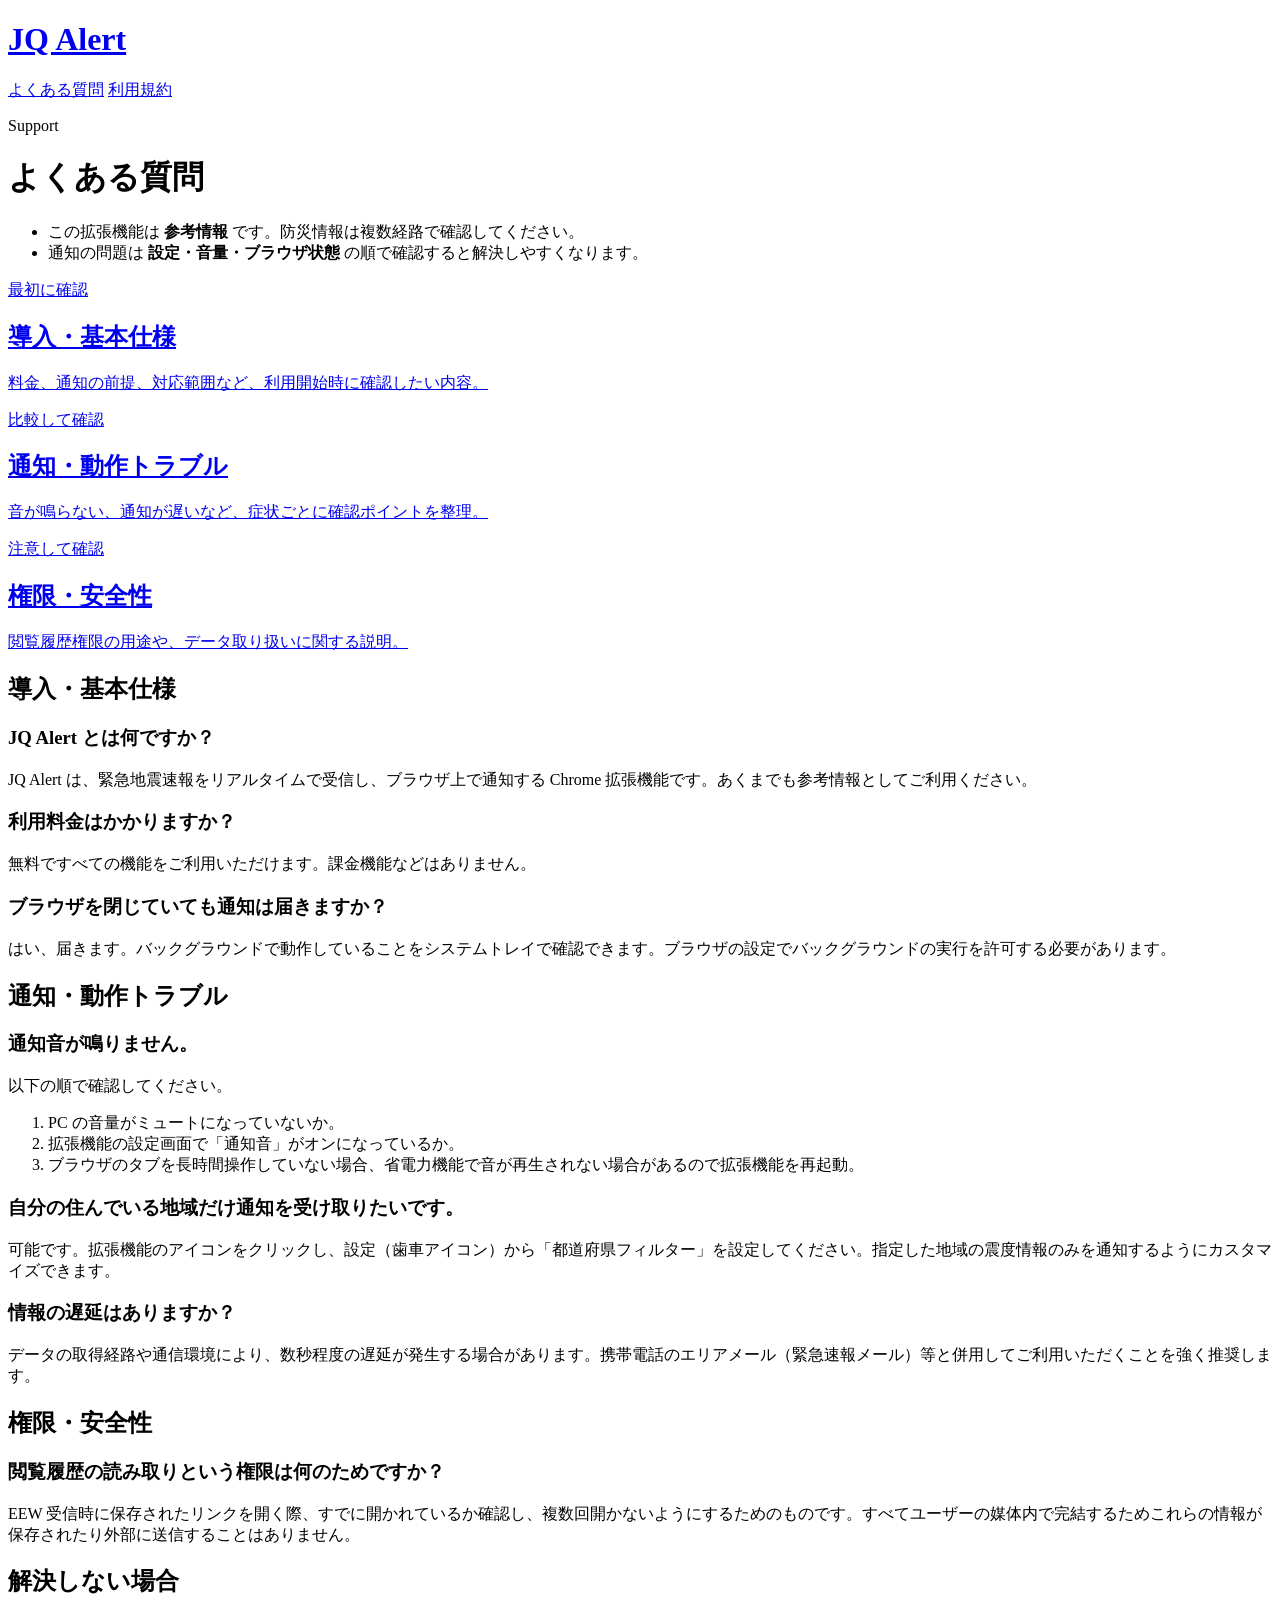
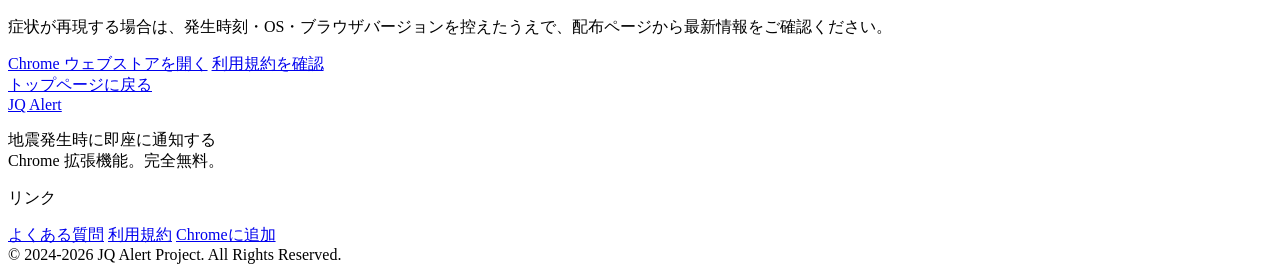
==== faq.html @ f0efdf91 "FAQページのタイトルとロゴを「Japan Quake Alert」から「JQ Alert」に変更。通知に関する説明を明確化し、ユーザー設定の説明を改善。フッターの著作権表記を更新。" ====
<!DOCTYPE html>
<html lang="ja">

<head>
    <meta charset="UTF-8">
    <meta name="viewport" content="width=device-width, initial-scale=1.0">
    <title>よくある質問 - JQ Alert</title>
    <link rel="stylesheet" href="style.css">
    <link
        href="https://fonts.googleapis.com/css2?family=Inter:wght@400;500;600;700&family=Noto+Sans+JP:wght@400;700&display=swap"
        rel="stylesheet">
</head>

<body class="faq-page">

    <header>
        <div class="container header-container">
            <h1 class="logo"><a href="index.html">JQ Alert</a></h1>
            <nav class="global-nav">
                <a href="faq.html" aria-current="page">よくある質問</a>
                <a href="terms.html">利用規約</a>
            </nav>
        </div>
    </header>

    <div class="page-hero">
        <div class="container">
            <p class="page-eyebrow">Support</p>
            <h1 class="page-title">よくある質問</h1>
            <ul class="faq-keypoints">
                <li>この拡張機能は <strong>参考情報</strong> です。防災情報は複数経路で確認してください。</li>
                <li>通知の問題は <strong>設定・音量・ブラウザ状態</strong> の順で確認すると解決しやすくなります。</li>
            </ul>
        </div>
    </div>

    <div class="container page-content">
        <section class="intent-grid" aria-label="目的別ナビゲーション">
            <a href="#faq-setup" class="intent-card">
                <p class="intent-badge is-action">最初に確認</p>
                <h2>導入・基本仕様</h2>
                <p>料金、通知の前提、対応範囲など、利用開始時に確認したい内容。</p>
            </a>
            <a href="#faq-notify" class="intent-card">
                <p class="intent-badge is-state">比較して確認</p>
                <h2>通知・動作トラブル</h2>
                <p>音が鳴らない、通知が遅いなど、症状ごとに確認ポイントを整理。</p>
            </a>
            <a href="#faq-safety" class="intent-card">
                <p class="intent-badge is-warning">注意して確認</p>
                <h2>権限・安全性</h2>
                <p>閲覧履歴権限の用途や、データ取り扱いに関する説明。</p>
            </a>
        </section>

        <div class="faq-list">
            <section class="faq-section" id="faq-setup" aria-labelledby="setup-title">
                <h2 class="faq-section-title" id="setup-title">導入・基本仕様</h2>

                <div class="faq-item">
                    <h3 class="question">JQ Alert とは何ですか？</h3>
                    <p class="answer">JQ Alert は、緊急地震速報をリアルタイムで受信し、ブラウザ上で通知する Chrome
                        拡張機能です。あくまでも参考情報としてご利用ください。
                    </p>
                </div>

                <div class="faq-item">
                    <h3 class="question">利用料金はかかりますか？</h3>
                    <p class="answer">無料ですべての機能をご利用いただけます。課金機能などはありません。</p>
                </div>

                <div class="faq-item">
                    <h3 class="question">ブラウザを閉じていても通知は届きますか？</h3>
                    <p class="answer">はい、届きます。バックグラウンドで動作していることをシステムトレイで確認できます。ブラウザの設定でバックグラウンドの実行を許可する必要があります。</p>
                </div>
            </section>

            <section class="faq-section" id="faq-notify" aria-labelledby="notify-title">
                <h2 class="faq-section-title" id="notify-title">通知・動作トラブル</h2>

                <div class="faq-item">
                    <h3 class="question">通知音が鳴りません。</h3>
                    <div class="answer">
                        <p>以下の順で確認してください。</p>
                        <ol>
                            <li>PC の音量がミュートになっていないか。</li>
                            <li>拡張機能の設定画面で「通知音」がオンになっているか。</li>
                            <li>ブラウザのタブを長時間操作していない場合、省電力機能で音が再生されない場合があるので拡張機能を再起動。</li>
                        </ol>
                    </div>
                </div>

                <div class="faq-item">
                    <h3 class="question">自分の住んでいる地域だけ通知を受け取りたいです。</h3>
                    <p class="answer">
                        可能です。拡張機能のアイコンをクリックし、設定（歯車アイコン）から「都道府県フィルター」を設定してください。指定した地域の震度情報のみを通知するようにカスタマイズできます。</p>
                </div>

                <div class="faq-item">
                    <h3 class="question">情報の遅延はありますか？</h3>
                    <p class="answer">データの取得経路や通信環境により、数秒程度の遅延が発生する場合があります。携帯電話のエリアメール（緊急速報メール）等と併用してご利用いただくことを強く推奨します。
                    </p>
                </div>
            </section>

            <section class="faq-section" id="faq-safety" aria-labelledby="safety-title">
                <h2 class="faq-section-title" id="safety-title">権限・安全性</h2>

                <div class="faq-item">
                    <h3 class="question">閲覧履歴の読み取りという権限は何のためですか？</h3>
                    <p class="answer">EEW
                        受信時に保存されたリンクを開く際、すでに開かれているか確認し、複数回開かないようにするためのものです。すべてユーザーの媒体内で完結するためこれらの情報が保存されたり外部に送信することはありません。
                    </p>
                </div>
            </section>

        </div><!-- /.faq-list -->

        <section class="support-panel" aria-label="次の行動">
            <h2>解決しない場合</h2>
            <p>症状が再現する場合は、発生時刻・OS・ブラウザバージョンを控えたうえで、配布ページから最新情報をご確認ください。</p>
            <div class="support-actions">
                <a href="https://chromewebstore.google.com/detail/japan-quake-alert/eicpbodfpiaimdkjbmbiomgefjflgibj"
                    target="_blank" rel="noopener" class="btn-primary">Chrome ウェブストアを開く</a>
                <a href="terms.html" class="btn-secondary">利用規約を確認</a>
            </div>
        </section>

        <div class="btn-center">
            <a href="index.html" class="btn-primary">トップページに戻る</a>
        </div>
    </div><!-- /.page-content -->

    <footer>
        <div class="container">
            <div class="footer-inner">
                <div class="footer-brand">
                    <a href="index.html" class="footer-logo">JQ Alert</a>
                    <p>地震発生時に即座に通知する<br>Chrome 拡張機能。完全無料。</p>
                </div>
                <div class="footer-nav-group">
                    <p class="footer-nav-title">リンク</p>
                    <a href="faq.html">よくある質問</a>
                    <a href="terms.html">利用規約</a>
                    <a href="https://chromewebstore.google.com/detail/jq-alert/eicpbodfpiaimdkjbmbiomgefjflgibj"
                        target="_blank" rel="noopener">Chromeに追加</a>
                </div>
            </div>
            <div class="footer-bottom">
                &copy; 2024-2026 JQ Alert Project. All Rights Reserved.
            </div>
        </div>
    </footer>

</body>

</html>
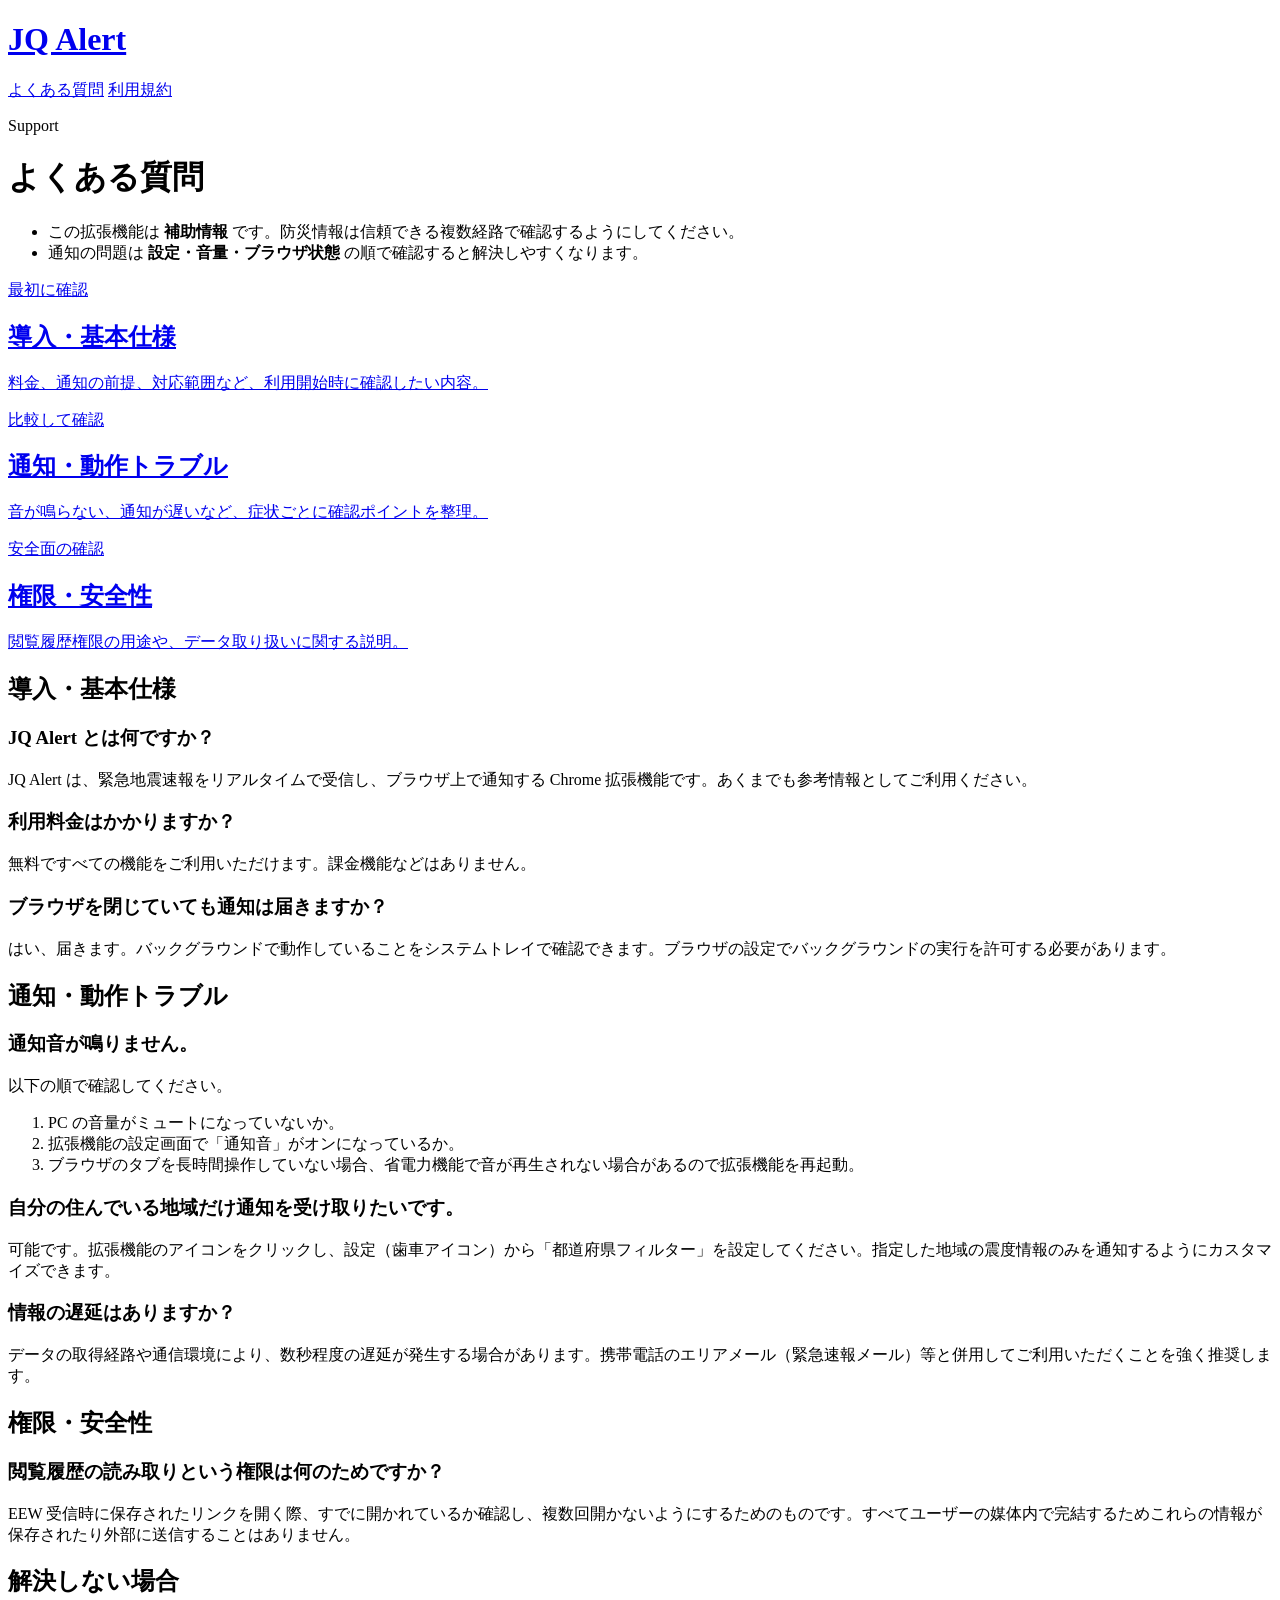
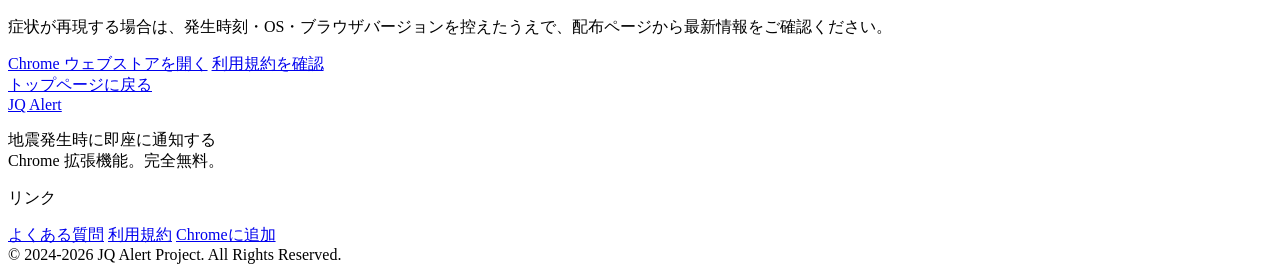
==== commit 546d7137: "FAQページの内容を更新し、補助情報の説明を明確化。安全面の確認に関する表現を改善。" ====
--- a/faq.html
+++ b/faq.html
@@ -28,7 +28,7 @@
             <p class="page-eyebrow">Support</p>
             <h1 class="page-title">よくある質問</h1>
             <ul class="faq-keypoints">
-                <li>この拡張機能は <strong>参考情報</strong> です。防災情報は複数経路で確認してください。</li>
+                <li>この拡張機能は <strong>補助情報</strong> です。防災情報は信頼できる複数経路で確認するようにしてください。</li>
                 <li>通知の問題は <strong>設定・音量・ブラウザ状態</strong> の順で確認すると解決しやすくなります。</li>
             </ul>
         </div>
@@ -47,7 +47,7 @@
                 <p>音が鳴らない、通知が遅いなど、症状ごとに確認ポイントを整理。</p>
             </a>
             <a href="#faq-safety" class="intent-card">
-                <p class="intent-badge is-warning">注意して確認</p>
+                <p class="intent-badge is-warning">安全面の確認</p>
                 <h2>権限・安全性</h2>
                 <p>閲覧履歴権限の用途や、データ取り扱いに関する説明。</p>
             </a>
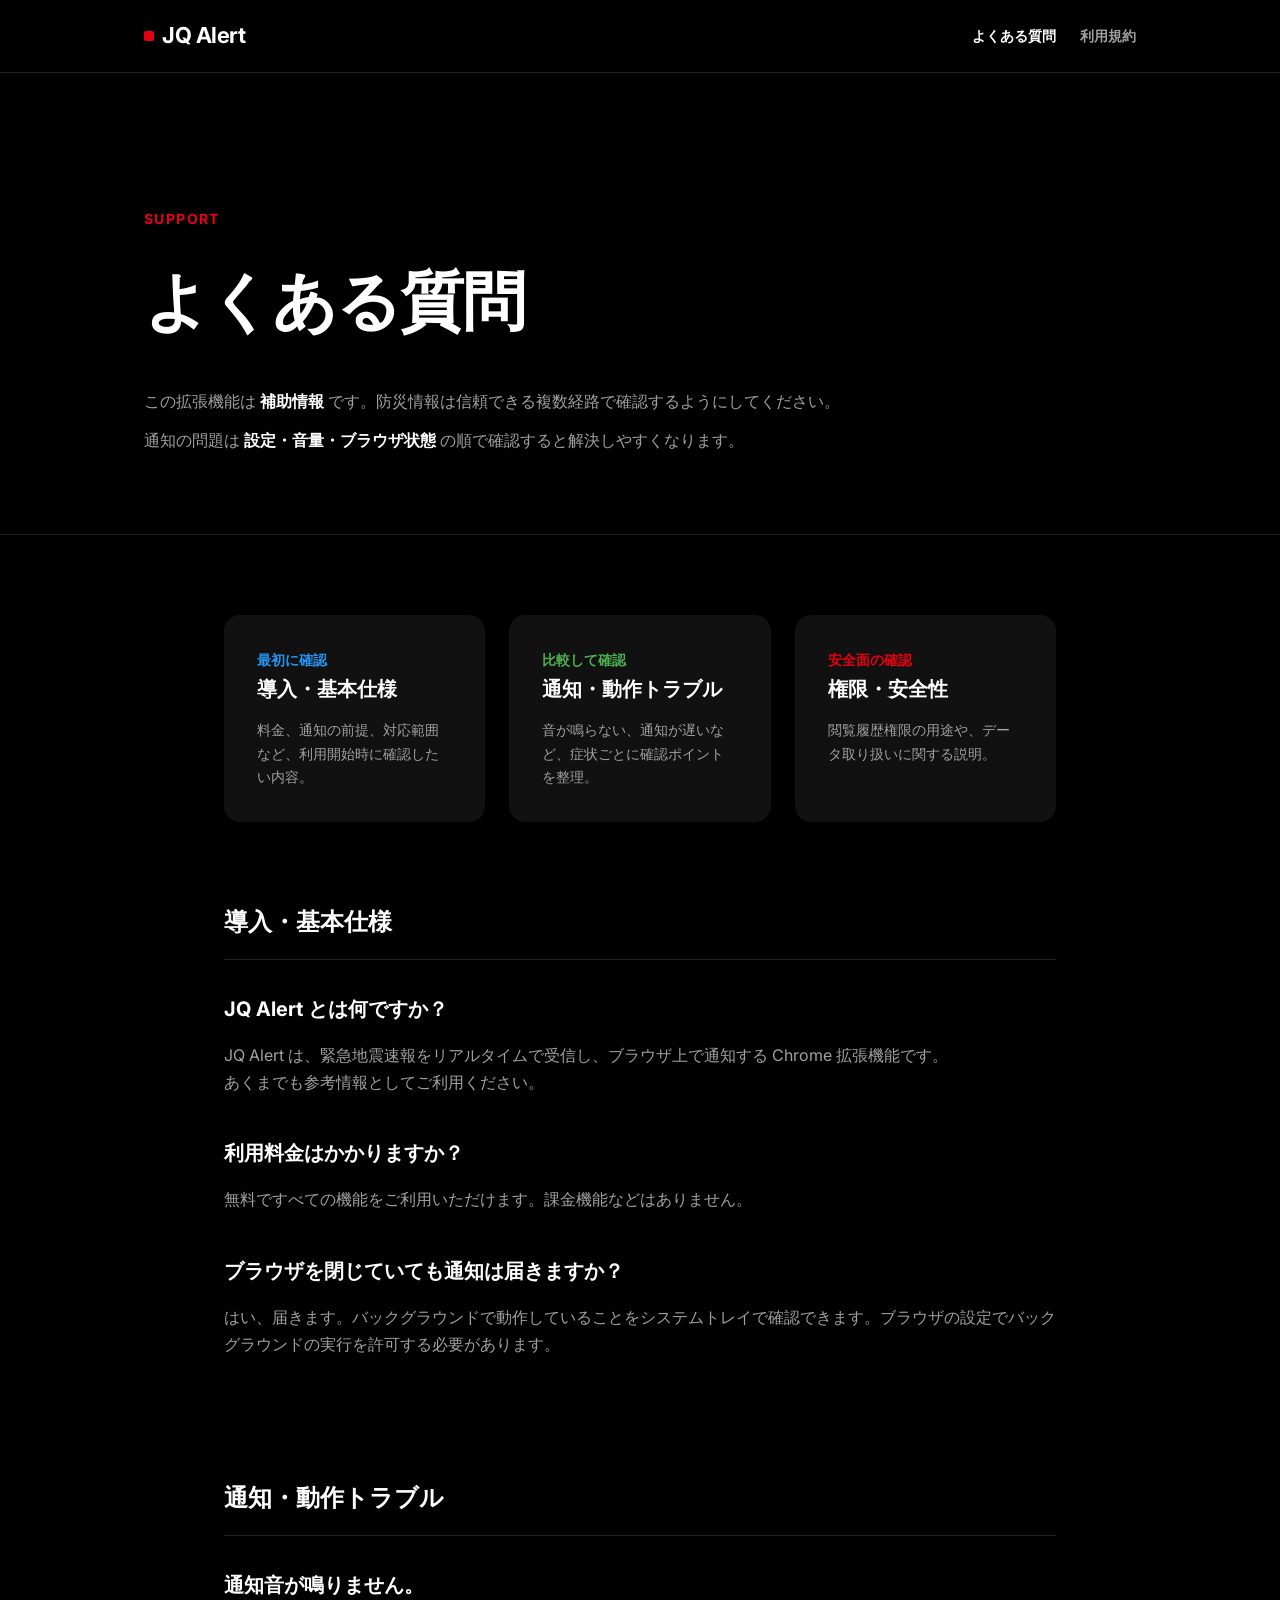
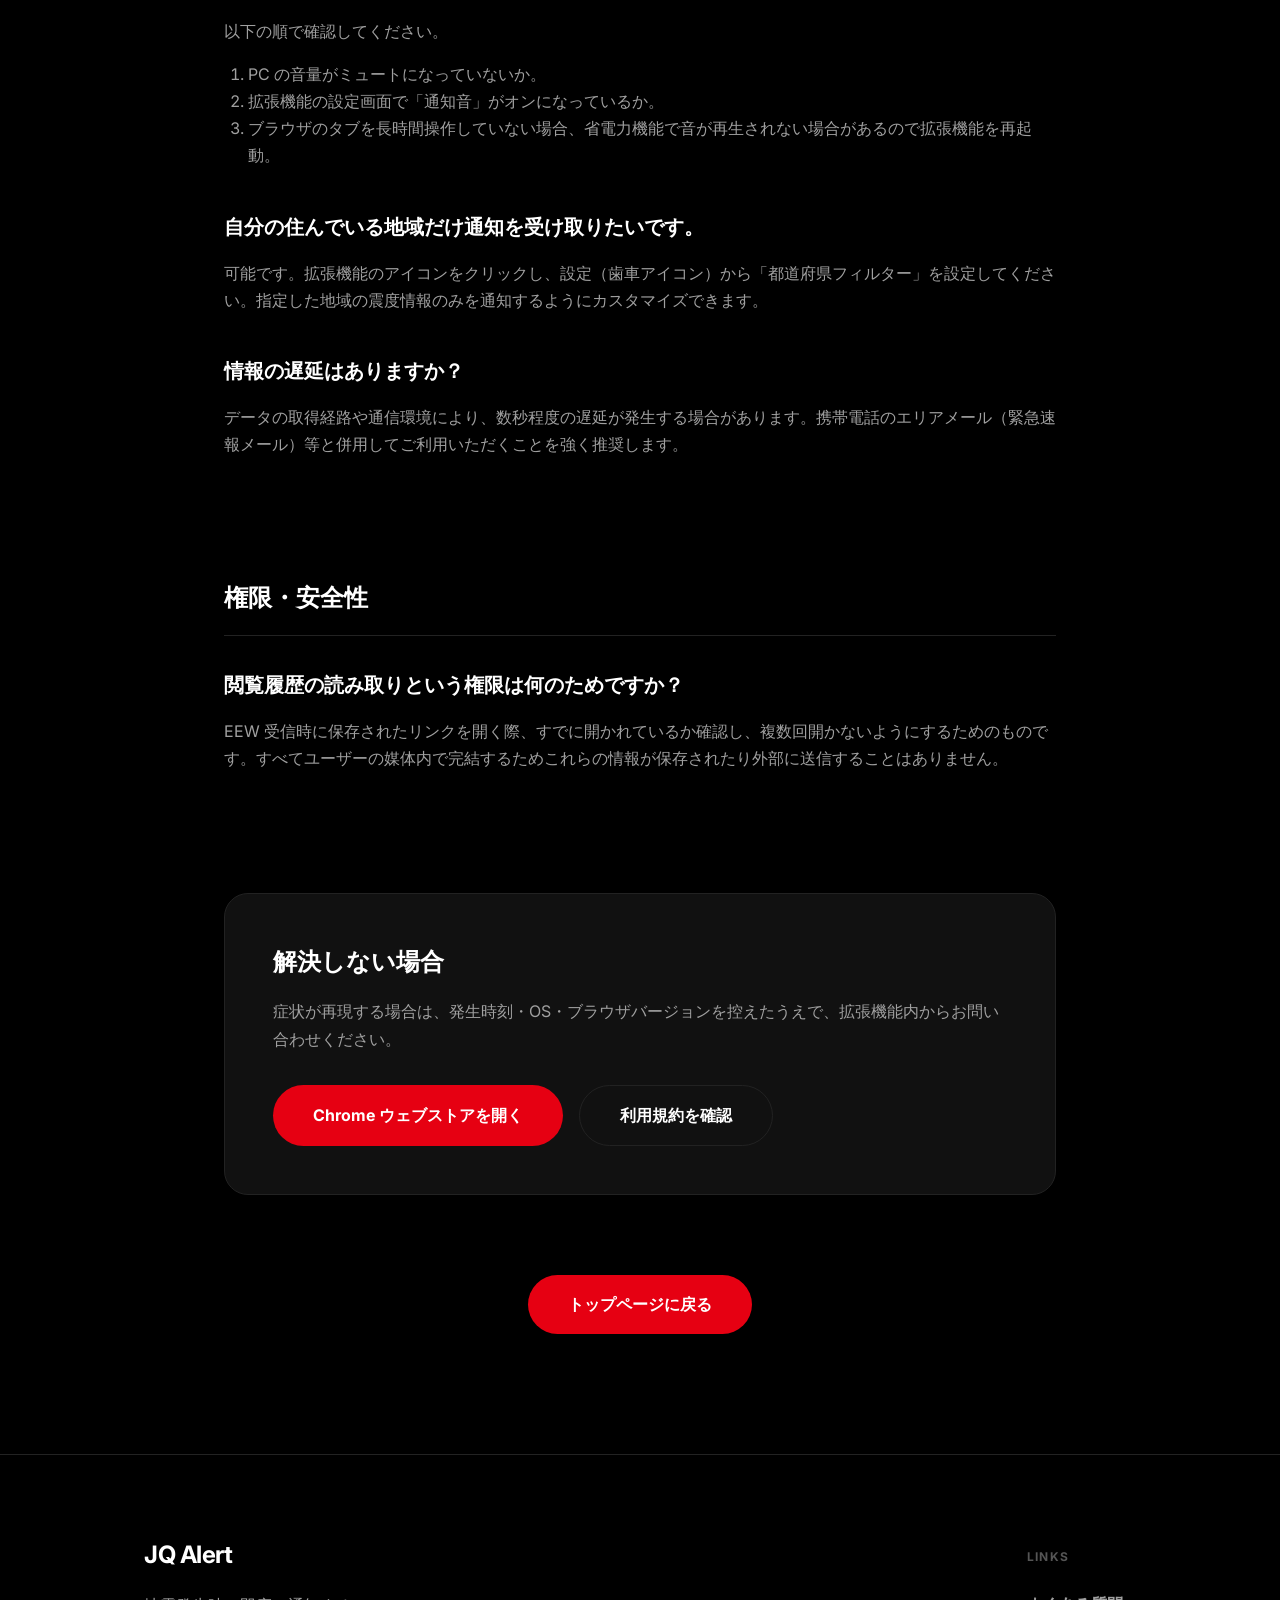
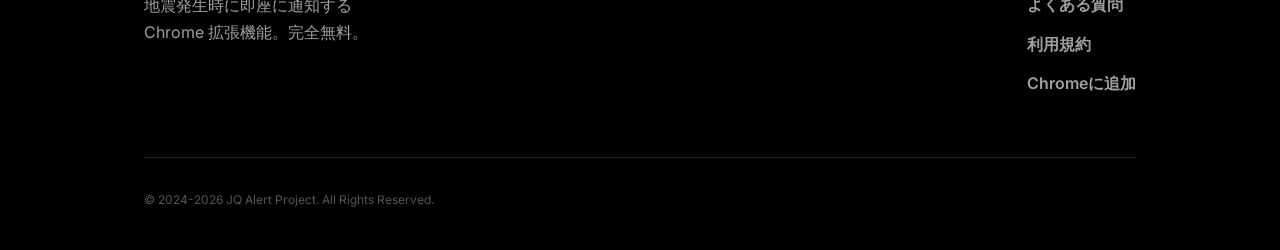
==== commit f9f8be0a: "Update FAQ page content and links" ====
--- a/faq.html
+++ b/faq.html
@@ -6,9 +6,7 @@
     <meta name="viewport" content="width=device-width, initial-scale=1.0">
     <title>よくある質問 - JQ Alert</title>
     <link rel="stylesheet" href="style.css">
-    <link
-        href="https://fonts.googleapis.com/css2?family=Inter:wght@400;500;600;700&family=Noto+Sans+JP:wght@400;700&display=swap"
-        rel="stylesheet">
+    <link href="https://fonts.googleapis.com/css2?family=Inter:wght@400;600;700&family=Noto+Sans+JP:wght@400;600;700&display=swap" rel="stylesheet">
 </head>
 
 <body class="faq-page">
@@ -60,7 +58,7 @@
                 <div class="faq-item">
                     <h3 class="question">JQ Alert とは何ですか？</h3>
                     <p class="answer">JQ Alert は、緊急地震速報をリアルタイムで受信し、ブラウザ上で通知する Chrome
-                        拡張機能です。あくまでも参考情報としてご利用ください。
+                        拡張機能です。<br>あくまでも参考情報としてご利用ください。
                     </p>
                 </div>
 
@@ -114,11 +112,11 @@
                 </div>
             </section>
 
-        </div><!-- /.faq-list -->
+        </div>
 
         <section class="support-panel" aria-label="次の行動">
             <h2>解決しない場合</h2>
-            <p>症状が再現する場合は、発生時刻・OS・ブラウザバージョンを控えたうえで、配布ページから最新情報をご確認ください。</p>
+            <p>症状が再現する場合は、発生時刻・OS・ブラウザバージョンを控えたうえで、拡張機能内からお問い合わせください。</p>
             <div class="support-actions">
                 <a href="https://chromewebstore.google.com/detail/japan-quake-alert/eicpbodfpiaimdkjbmbiomgefjflgibj"
                     target="_blank" rel="noopener" class="btn-primary">Chrome ウェブストアを開く</a>
@@ -129,7 +127,7 @@
         <div class="btn-center">
             <a href="index.html" class="btn-primary">トップページに戻る</a>
         </div>
-    </div><!-- /.page-content -->
+    </div>
 
     <footer>
         <div class="container">
@@ -139,7 +137,7 @@
                     <p>地震発生時に即座に通知する<br>Chrome 拡張機能。完全無料。</p>
                 </div>
                 <div class="footer-nav-group">
-                    <p class="footer-nav-title">リンク</p>
+                    <p class="footer-nav-title">Links</p>
                     <a href="faq.html">よくある質問</a>
                     <a href="terms.html">利用規約</a>
                     <a href="https://chromewebstore.google.com/detail/jq-alert/eicpbodfpiaimdkjbmbiomgefjflgibj"
@@ -154,4 +152,4 @@
 
 </body>
 
-</html>+</html>
--- a/style.css
+++ b/style.css
@@ -0,0 +1,699 @@
+/* ===========================
+   CSS Variables & Reset
+   =========================== */
+*, *::before, *::after { box-sizing: border-box; }
+
+:root {
+    --bg-color: #000000;
+    --surface-color: #111111;
+    --surface-hover: #1a1a1a;
+    --text-primary: #ffffff;
+    --text-secondary: #a0a0a0;
+    --text-muted: #555555;
+    --accent-color: #e60012;
+    --accent-hover: #cc0010;
+    --border-color: #222222;
+    --radius-sm: 8px;
+    --radius-md: 16px;
+    --radius-lg: 24px;
+    --ease: cubic-bezier(0.2, 0.8, 0.2, 1);
+}
+
+body {
+    font-family: 'Inter', 'Helvetica Neue', 'Arial', 'Hiragino Kaku Gothic ProN', 'Hiragino Sans', 'Meiryo', sans-serif;
+    margin: 0;
+    padding: 0;
+    color: var(--text-primary);
+    background-color: var(--bg-color);
+    line-height: 1.7;
+    -webkit-font-smoothing: antialiased;
+}
+
+.container {
+    max-width: 1040px;
+    margin: 0 auto;
+    padding: 0 24px;
+}
+
+.text-center { text-align: center; }
+
+img {
+    max-width: 100%;
+    height: auto;
+    display: block;
+    border-radius: var(--radius-md);
+}
+
+/* ===========================
+   Header
+   =========================== */
+header {
+    position: sticky;
+    top: 0;
+    z-index: 100;
+    background-color: rgba(0, 0, 0, 0.8);
+    backdrop-filter: blur(20px);
+    border-bottom: 1px solid var(--border-color);
+}
+
+.header-container {
+    display: flex;
+    justify-content: space-between;
+    align-items: center;
+    height: 72px;
+}
+
+.logo a {
+    text-decoration: none;
+    color: var(--text-primary);
+    font-weight: 700;
+    font-size: 22px;
+    letter-spacing: -0.02em;
+    display: flex;
+    align-items: center;
+    gap: 8px;
+}
+
+.logo a::before {
+    content: '';
+    width: 10px;
+    height: 10px;
+    background-color: var(--accent-color);
+    border-radius: 2px;
+}
+
+.global-nav {
+    display: flex;
+    gap: 24px;
+}
+
+.global-nav a {
+    text-decoration: none;
+    color: var(--text-secondary);
+    font-size: 14px;
+    font-weight: 600;
+    transition: color 0.2s var(--ease);
+}
+
+.global-nav a:hover,
+.global-nav a[aria-current="page"] {
+    color: var(--text-primary);
+}
+
+/* ===========================
+   Buttons
+   =========================== */
+.btn-primary, .btn-secondary {
+    display: inline-flex;
+    align-items: center;
+    justify-content: center;
+    padding: 16px 40px;
+    border-radius: 999px;
+    text-decoration: none;
+    font-weight: 700;
+    font-size: 16px;
+    transition: all 0.2s var(--ease);
+}
+
+.btn-primary {
+    background-color: var(--accent-color);
+    color: #ffffff;
+}
+
+.btn-primary:hover {
+    background-color: var(--accent-hover);
+    transform: scale(0.98);
+}
+
+.btn-secondary {
+    background-color: transparent;
+    color: var(--text-primary);
+    border: 1px solid var(--border-color);
+}
+
+.btn-secondary:hover {
+    background-color: var(--surface-color);
+    border-color: var(--text-secondary);
+}
+
+/* ===========================
+   Hero Section
+   =========================== */
+.hero {
+    position: relative;
+    padding: 160px 0 120px;
+    text-align: center;
+    border-bottom: 1px solid var(--border-color);
+}
+
+.hero-bg-video {
+    position: absolute;
+    top: 0;
+    left: 0;
+    width: 100%;
+    height: 100%;
+    object-fit: cover;
+    opacity: 0.3;
+    z-index: -1;
+    filter: grayscale(100%) contrast(1.2);
+}
+
+.hero-content {
+    max-width: 800px;
+    margin: 0 auto;
+}
+
+.hero-eyebrow {
+    display: inline-block;
+    color: var(--accent-color);
+    font-size: 14px;
+    font-weight: 700;
+    letter-spacing: 0.1em;
+    margin-bottom: 24px;
+    text-transform: uppercase;
+}
+
+.hero h2 {
+    font-size: clamp(3rem, 6vw, 5rem);
+    font-weight: 700;
+    letter-spacing: -0.04em;
+    line-height: 1.1;
+    margin: 0 0 32px;
+}
+
+.hero p {
+    color: var(--text-secondary);
+    font-size: 1.2rem;
+    margin: 0 auto 48px;
+    max-width: 640px;
+}
+
+.hero-keypoints {
+    display: flex;
+    flex-direction: column;
+    gap: 12px;
+    max-width: 640px;
+    margin: 0 auto 48px;
+    padding: 0;
+    list-style: none;
+    text-align: left;
+}
+
+.hero-keypoints li {
+    background-color: var(--surface-color);
+    border: 1px solid var(--border-color);
+    padding: 16px 20px;
+    border-radius: var(--radius-sm);
+    font-size: 14px;
+    color: var(--text-secondary);
+}
+
+.hero-keypoints strong {
+    color: var(--text-primary);
+}
+
+.hero-actions {
+    display: flex;
+    flex-direction: column;
+    align-items: center;
+    gap: 16px;
+}
+
+.note {
+    font-size: 12px;
+    color: var(--text-muted);
+    margin: 0;
+}
+
+/* ===========================
+   Flow Strip
+   =========================== */
+.flow-strip {
+    padding: 24px 0;
+    border-bottom: 1px solid var(--border-color);
+}
+
+.flow-strip-inner {
+    display: grid;
+    grid-template-columns: repeat(auto-fit, minmax(300px, 1fr));
+    gap: 24px;
+}
+
+.flow-item {
+    display: flex;
+    flex-direction: column;
+    justify-content: center;
+    text-decoration: none;
+    padding: 32px;
+    background-color: var(--surface-color);
+    border-radius: var(--radius-md);
+    border: 1px solid transparent;
+    transition: background-color 0.2s var(--ease);
+}
+
+.flow-item:hover {
+    background-color: var(--surface-hover);
+    border-color: var(--border-color);
+}
+
+.flow-step {
+    font-size: 12px;
+    font-weight: 700;
+    margin-bottom: 16px;
+}
+
+.flow-step.is-state { color: #4caf50; }
+.flow-step.is-warning { color: var(--accent-color); }
+
+.flow-item h2 {
+    margin: 0 0 8px;
+    font-size: 20px;
+    color: var(--text-primary);
+}
+
+.flow-item p {
+    margin: 0;
+    font-size: 14px;
+    color: var(--text-secondary);
+}
+
+/* ===========================
+   Features
+   =========================== */
+.features {
+    padding: 160px 0;
+}
+
+.section-header {
+    margin-bottom: 100px;
+}
+
+.section-eyebrow {
+    color: var(--accent-color);
+    font-size: 14px;
+    font-weight: 700;
+    letter-spacing: 0.1em;
+    margin-bottom: 16px;
+    text-transform: uppercase;
+}
+
+.section-title {
+    font-size: clamp(2.5rem, 5vw, 3.5rem);
+    font-weight: 700;
+    letter-spacing: -0.03em;
+    margin: 0;
+}
+
+.feature-item {
+    display: flex;
+    align-items: center;
+    gap: 80px;
+    margin-bottom: 160px;
+}
+
+.feature-item:last-of-type {
+    margin-bottom: 100px;
+}
+
+.feature-reverse {
+    flex-direction: row-reverse;
+}
+
+.feature-text {
+    flex: 1;
+}
+
+.feature-number {
+    font-size: 64px;
+    font-weight: 700;
+    line-height: 1;
+    color: var(--border-color);
+    margin-bottom: 24px;
+}
+
+.feature-text h3 {
+    font-size: 2rem;
+    font-weight: 700;
+    margin: 0 0 24px;
+    letter-spacing: -0.02em;
+}
+
+.feature-text p {
+    font-size: 16px;
+    color: var(--text-secondary);
+}
+
+.feature-image {
+    flex: 1;
+}
+
+.feature-image img {
+    border: 1px solid var(--border-color);
+}
+
+.install-panel {
+    background-color: var(--surface-color);
+    border: 1px solid var(--border-color);
+    border-radius: var(--radius-lg);
+    padding: 64px 40px;
+    text-align: center;
+}
+
+.install-panel h2 {
+    font-size: 2rem;
+    margin: 0 0 16px;
+}
+
+.install-panel p {
+    color: var(--text-secondary);
+    margin: 0 0 32px;
+}
+
+.install-actions {
+    display: flex;
+    justify-content: center;
+    gap: 16px;
+}
+
+/* ===========================
+   Inner Pages (FAQ / Terms)
+   =========================== */
+.page-hero {
+    padding: 120px 0 80px;
+    border-bottom: 1px solid var(--border-color);
+}
+
+.page-eyebrow {
+    color: var(--accent-color);
+    font-size: 14px;
+    font-weight: 700;
+    letter-spacing: 0.1em;
+    margin-bottom: 16px;
+    text-transform: uppercase;
+}
+
+.page-title {
+    font-size: clamp(2.5rem, 5vw, 4rem);
+    font-weight: 700;
+    letter-spacing: -0.03em;
+    margin: 0;
+}
+
+.faq-keypoints {
+    margin: 32px 0 0;
+    padding: 0;
+    list-style: none;
+    display: flex;
+    flex-direction: column;
+    gap: 12px;
+}
+
+.faq-keypoints li {
+    font-size: 16px;
+    color: var(--text-secondary);
+}
+
+.faq-keypoints strong {
+    color: var(--text-primary);
+}
+
+.page-content, .terms-content {
+    max-width: 880px;
+    margin: 0 auto;
+    padding: 80px 24px 120px;
+}
+
+/* FAQ Intent Grid */
+.intent-grid {
+    display: grid;
+    grid-template-columns: repeat(auto-fit, minmax(260px, 1fr));
+    gap: 24px;
+    margin-bottom: 80px;
+}
+
+.intent-card {
+    display: block;
+    text-decoration: none;
+    background-color: var(--surface-color);
+    padding: 32px;
+    border-radius: var(--radius-md);
+    border: 1px solid transparent;
+    transition: background-color 0.2s var(--ease);
+}
+
+.intent-card:hover {
+    background-color: var(--surface-hover);
+    border-color: var(--border-color);
+}
+
+.intent-badge {
+    font-size: 12px;
+    font-weight: 700;
+    margin-bottom: 16px;
+}
+
+.intent-badge.is-action { color: #2196f3; }
+.intent-badge.is-state { color: #4caf50; }
+.intent-badge.is-warning { color: var(--accent-color); }
+
+.intent-card h2 {
+    font-size: 20px;
+    color: var(--text-primary);
+    margin: 0 0 12px;
+}
+
+.intent-card p {
+    font-size: 14px;
+    color: var(--text-secondary);
+    margin: 0;
+}
+
+/* FAQ List */
+.faq-list {
+    display: flex;
+    flex-direction: column;
+    gap: 80px;
+}
+
+.faq-section-title {
+    font-size: 24px;
+    font-weight: 700;
+    margin: 0 0 32px;
+    border-bottom: 1px solid var(--border-color);
+    padding-bottom: 16px;
+}
+
+.faq-item {
+    margin-bottom: 40px;
+}
+
+.question {
+    font-size: 20px;
+    font-weight: 700;
+    margin: 0 0 16px;
+    color: var(--text-primary);
+}
+
+.answer {
+    font-size: 16px;
+    color: var(--text-secondary);
+    margin: 0;
+}
+
+.answer p {
+    margin: 0 0 16px;
+}
+
+.answer ol, .answer ul {
+    margin: 0;
+    padding-left: 24px;
+}
+
+.support-panel {
+    background-color: var(--surface-color);
+    border: 1px solid var(--border-color);
+    padding: 48px;
+    border-radius: var(--radius-lg);
+    margin-top: 80px;
+}
+
+.support-panel h2 {
+    font-size: 24px;
+    margin: 0 0 16px;
+}
+
+.support-panel p {
+    color: var(--text-secondary);
+    margin: 0 0 32px;
+}
+
+.support-actions {
+    display: flex;
+    gap: 16px;
+}
+
+.btn-center {
+    text-align: center;
+    margin-top: 80px;
+}
+
+/* Terms */
+.terms-important {
+    background-color: rgba(230, 0, 18, 0.1);
+    border-left: 4px solid var(--accent-color);
+    padding: 24px 32px;
+    margin-bottom: 60px;
+}
+
+.terms-important-title {
+    color: var(--accent-color);
+    font-size: 18px;
+    margin: 0 0 16px;
+}
+
+.terms-important ul {
+    color: var(--text-primary);
+    margin: 0;
+    padding-left: 20px;
+}
+
+.terms-toc {
+    display: grid;
+    grid-template-columns: repeat(auto-fit, minmax(200px, 1fr));
+    gap: 16px;
+    margin-bottom: 80px;
+}
+
+.terms-toc a {
+    display: block;
+    text-decoration: none;
+    color: var(--text-secondary);
+    background-color: var(--surface-color);
+    padding: 16px;
+    border-radius: var(--radius-sm);
+    text-align: center;
+    font-weight: 600;
+    font-size: 14px;
+    transition: background-color 0.2s var(--ease);
+}
+
+.terms-toc a:hover {
+    background-color: var(--surface-hover);
+    color: var(--text-primary);
+}
+
+.terms-content h2 {
+    font-size: 24px;
+    font-weight: 700;
+    margin: 80px 0 24px;
+}
+
+.terms-content p, .terms-content li {
+    font-size: 16px;
+    color: var(--text-secondary);
+    margin-bottom: 16px;
+}
+
+.terms-content strong {
+    color: var(--text-primary);
+}
+
+.terms-enacted {
+    text-align: right;
+    color: var(--text-muted);
+    margin-top: 80px;
+    font-size: 14px;
+}
+
+.terms-actions {
+    margin-top: 80px;
+    text-align: center;
+    border-top: 1px solid var(--border-color);
+    padding-top: 80px;
+}
+
+/* ===========================
+   Footer
+   =========================== */
+footer {
+    border-top: 1px solid var(--border-color);
+    padding: 80px 0 40px;
+}
+
+.footer-inner {
+    display: flex;
+    justify-content: space-between;
+    margin-bottom: 60px;
+}
+
+.footer-logo {
+    font-size: 24px;
+    font-weight: 700;
+    color: var(--text-primary);
+    text-decoration: none;
+    display: inline-block;
+    margin-bottom: 16px;
+    letter-spacing: -0.02em;
+}
+
+.footer-brand p {
+    color: var(--text-secondary);
+    margin: 0;
+}
+
+.footer-nav-group {
+    display: flex;
+    flex-direction: column;
+    gap: 12px;
+}
+
+.footer-nav-title {
+    font-size: 12px;
+    font-weight: 700;
+    color: var(--text-muted);
+    text-transform: uppercase;
+    letter-spacing: 0.1em;
+}
+
+.footer-nav-group a {
+    color: var(--text-secondary);
+    text-decoration: none;
+    font-weight: 600;
+}
+
+.footer-nav-group a:hover {
+    color: var(--text-primary);
+}
+
+.footer-bottom {
+    border-top: 1px solid var(--border-color);
+    padding-top: 32px;
+    color: var(--text-muted);
+    font-size: 12px;
+}
+
+/* ===========================
+   Responsive
+   =========================== */
+@media (max-width: 768px) {
+    .feature-item, .feature-reverse {
+        flex-direction: column;
+        gap: 40px;
+        text-align: left;
+    }
+    .footer-inner {
+        flex-direction: column;
+        gap: 48px;
+    }
+    .install-actions, .support-actions {
+        flex-direction: column;
+    }
+}
+@media (max-width: 600px) {
+    .header-container {
+        flex-direction: column;
+        height: auto;
+        padding: 24px 0;
+        gap: 16px;
+    }
+}
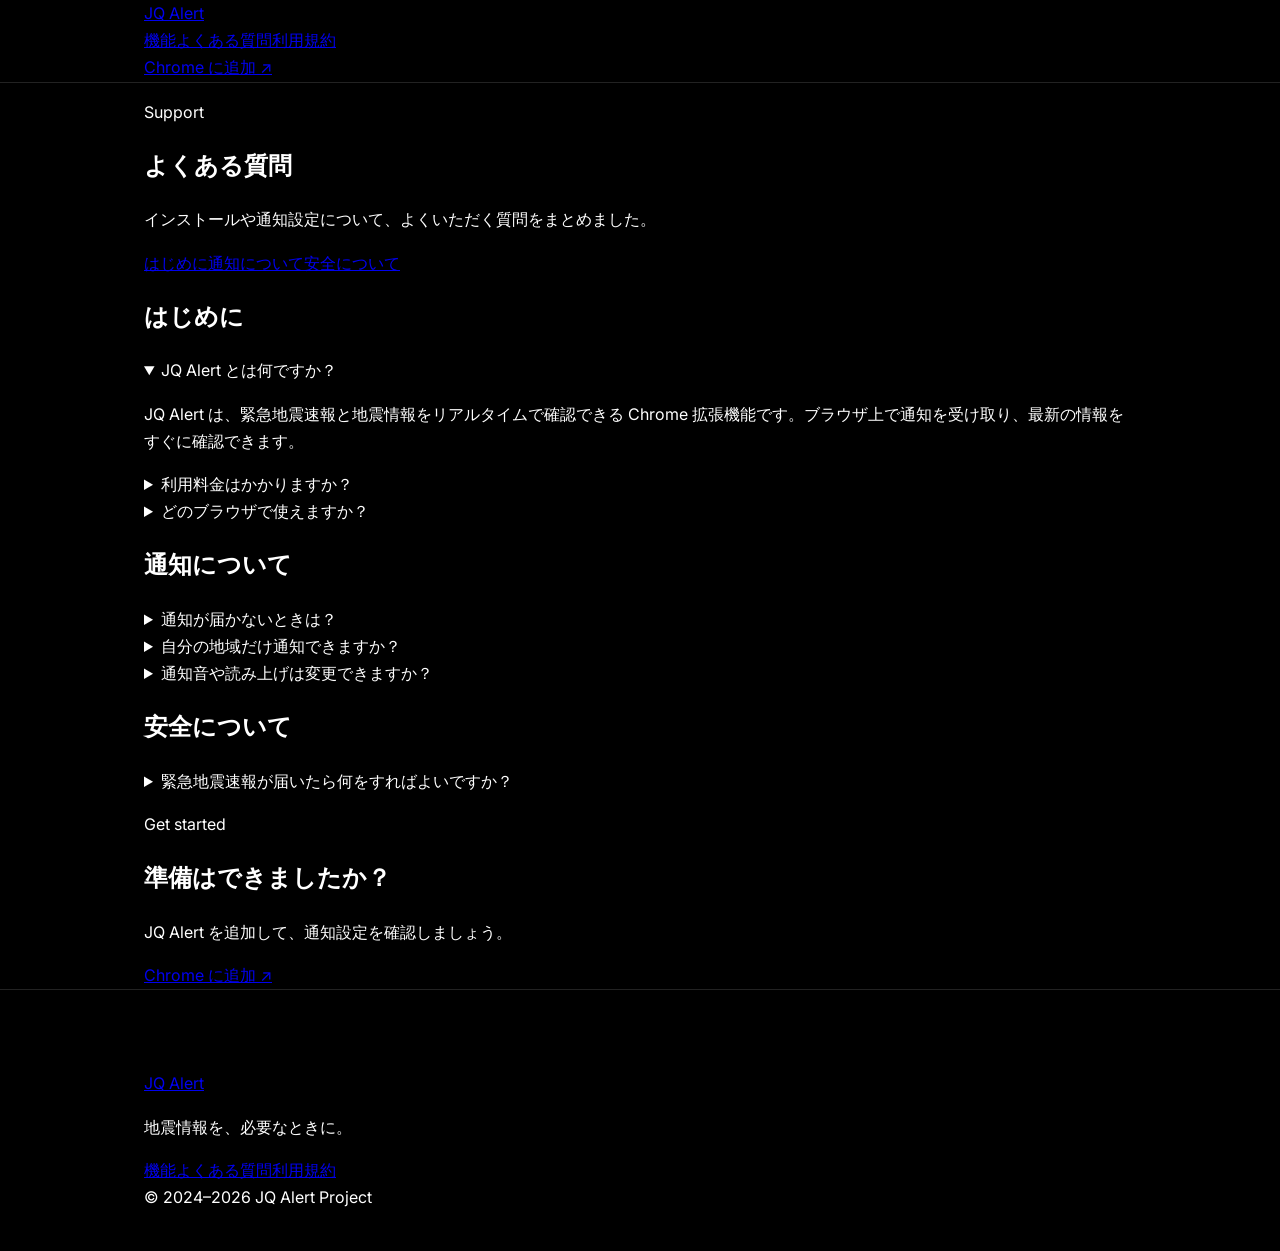
==== commit 16536fc6: "Refactor FAQ page HTML for SEO and structure Updated HTML structure and meta tags for better SEO and" ====
--- a/faq.html
+++ b/faq.html
@@ -1,155 +1,116 @@
-<!DOCTYPE html>
+<!doctype html>
 <html lang="ja">
 
 <head>
-    <meta charset="UTF-8">
-    <meta name="viewport" content="width=device-width, initial-scale=1.0">
-    <title>よくある質問 - JQ Alert</title>
+    <meta charset="utf-8">
+    <meta name="viewport" content="width=device-width,initial-scale=1">
+    <meta name="description" content="JQ Alert に関するよくある質問。">
+    <title>よくある質問 | JQ Alert</title>
+    <link rel="preconnect" href="https://fonts.googleapis.com">
+    <link rel="preconnect" href="https://fonts.gstatic.com" crossorigin>
+    <link
+        href="https://fonts.googleapis.com/css2?family=Inter:wght@400;500;600;700;800&family=Noto+Sans+JP:wght@400;500;600;700;800&display=swap"
+        rel="stylesheet">
     <link rel="stylesheet" href="style.css">
-    <link href="https://fonts.googleapis.com/css2?family=Inter:wght@400;600;700&family=Noto+Sans+JP:wght@400;600;700&display=swap" rel="stylesheet">
 </head>
 
-<body class="faq-page">
-
-    <header>
-        <div class="container header-container">
-            <h1 class="logo"><a href="index.html">JQ Alert</a></h1>
-            <nav class="global-nav">
-                <a href="faq.html" aria-current="page">よくある質問</a>
-                <a href="terms.html">利用規約</a>
-            </nav>
+<body>
+    <header class="site-header">
+        <div class="container nav-wrap"><a class="brand" href="index.html"><span class="brand-mark"></span>JQ Alert</a>
+            <nav class="nav-links" aria-label="メインナビゲーション"><a href="index.html#features">機能</a><a href="faq.html"
+                    aria-current="page">よくある質問</a><a href="terms.html">利用規約</a></nav><a class="nav-cta"
+                href="https://chromewebstore.google.com/detail/japan-quake-alert/eicpbodfpiaimdkjbmbiomgefjflgibj"
+                target="_blank" rel="noopener">Chrome に追加 ↗</a>
         </div>
     </header>
-
-    <div class="page-hero">
-        <div class="container">
-            <p class="page-eyebrow">Support</p>
-            <h1 class="page-title">よくある質問</h1>
-            <ul class="faq-keypoints">
-                <li>この拡張機能は <strong>補助情報</strong> です。防災情報は信頼できる複数経路で確認するようにしてください。</li>
-                <li>通知の問題は <strong>設定・音量・ブラウザ状態</strong> の順で確認すると解決しやすくなります。</li>
-            </ul>
-        </div>
-    </div>
-
-    <div class="container page-content">
-        <section class="intent-grid" aria-label="目的別ナビゲーション">
-            <a href="#faq-setup" class="intent-card">
-                <p class="intent-badge is-action">最初に確認</p>
-                <h2>導入・基本仕様</h2>
-                <p>料金、通知の前提、対応範囲など、利用開始時に確認したい内容。</p>
-            </a>
-            <a href="#faq-notify" class="intent-card">
-                <p class="intent-badge is-state">比較して確認</p>
-                <h2>通知・動作トラブル</h2>
-                <p>音が鳴らない、通知が遅いなど、症状ごとに確認ポイントを整理。</p>
-            </a>
-            <a href="#faq-safety" class="intent-card">
-                <p class="intent-badge is-warning">安全面の確認</p>
-                <h2>権限・安全性</h2>
-                <p>閲覧履歴権限の用途や、データ取り扱いに関する説明。</p>
-            </a>
-        </section>
-
-        <div class="faq-list">
-            <section class="faq-section" id="faq-setup" aria-labelledby="setup-title">
-                <h2 class="faq-section-title" id="setup-title">導入・基本仕様</h2>
-
-                <div class="faq-item">
-                    <h3 class="question">JQ Alert とは何ですか？</h3>
-                    <p class="answer">JQ Alert は、緊急地震速報をリアルタイムで受信し、ブラウザ上で通知する Chrome
-                        拡張機能です。<br>あくまでも参考情報としてご利用ください。
-                    </p>
-                </div>
-
-                <div class="faq-item">
-                    <h3 class="question">利用料金はかかりますか？</h3>
-                    <p class="answer">無料ですべての機能をご利用いただけます。課金機能などはありません。</p>
-                </div>
-
-                <div class="faq-item">
-                    <h3 class="question">ブラウザを閉じていても通知は届きますか？</h3>
-                    <p class="answer">はい、届きます。バックグラウンドで動作していることをシステムトレイで確認できます。ブラウザの設定でバックグラウンドの実行を許可する必要があります。</p>
-                </div>
-            </section>
-
-            <section class="faq-section" id="faq-notify" aria-labelledby="notify-title">
-                <h2 class="faq-section-title" id="notify-title">通知・動作トラブル</h2>
-
-                <div class="faq-item">
-                    <h3 class="question">通知音が鳴りません。</h3>
-                    <div class="answer">
-                        <p>以下の順で確認してください。</p>
-                        <ol>
-                            <li>PC の音量がミュートになっていないか。</li>
-                            <li>拡張機能の設定画面で「通知音」がオンになっているか。</li>
-                            <li>ブラウザのタブを長時間操作していない場合、省電力機能で音が再生されない場合があるので拡張機能を再起動。</li>
-                        </ol>
-                    </div>
-                </div>
-
-                <div class="faq-item">
-                    <h3 class="question">自分の住んでいる地域だけ通知を受け取りたいです。</h3>
-                    <p class="answer">
-                        可能です。拡張機能のアイコンをクリックし、設定（歯車アイコン）から「都道府県フィルター」を設定してください。指定した地域の震度情報のみを通知するようにカスタマイズできます。</p>
-                </div>
-
-                <div class="faq-item">
-                    <h3 class="question">情報の遅延はありますか？</h3>
-                    <p class="answer">データの取得経路や通信環境により、数秒程度の遅延が発生する場合があります。携帯電話のエリアメール（緊急速報メール）等と併用してご利用いただくことを強く推奨します。
-                    </p>
-                </div>
-            </section>
-
-            <section class="faq-section" id="faq-safety" aria-labelledby="safety-title">
-                <h2 class="faq-section-title" id="safety-title">権限・安全性</h2>
-
-                <div class="faq-item">
-                    <h3 class="question">閲覧履歴の読み取りという権限は何のためですか？</h3>
-                    <p class="answer">EEW
-                        受信時に保存されたリンクを開く際、すでに開かれているか確認し、複数回開かないようにするためのものです。すべてユーザーの媒体内で完結するためこれらの情報が保存されたり外部に送信することはありません。
-                    </p>
-                </div>
-            </section>
-
-        </div>
-
-        <section class="support-panel" aria-label="次の行動">
-            <h2>解決しない場合</h2>
-            <p>症状が再現する場合は、発生時刻・OS・ブラウザバージョンを控えたうえで、拡張機能内からお問い合わせください。</p>
-            <div class="support-actions">
-                <a href="https://chromewebstore.google.com/detail/japan-quake-alert/eicpbodfpiaimdkjbmbiomgefjflgibj"
-                    target="_blank" rel="noopener" class="btn-primary">Chrome ウェブストアを開く</a>
-                <a href="terms.html" class="btn-secondary">利用規約を確認</a>
+    <main>
+        <section class="inner-hero">
+            <div class="container">
+                <p class="eyebrow">Support</p>
+                <h1>よくある質問</h1>
+                <p>インストールや通知設定について、よくいただく質問をまとめました。</p>
             </div>
         </section>
-
-        <div class="btn-center">
-            <a href="index.html" class="btn-primary">トップページに戻る</a>
+        <section class="faq-content container">
+            <nav class="jump-nav" aria-label="質問カテゴリー"><a href="#start">はじめに</a><a href="#notifications">通知について</a><a
+                    href="#safety">安全について</a></nav>
+            <div class="faq-groups">
+                <section id="start">
+                    <h2>はじめに</h2>
+                    <details open>
+                        <summary>JQ Alert とは何ですか？</summary>
+                        <div>
+                            <p>JQ Alert は、緊急地震速報と地震情報をリアルタイムで確認できる Chrome 拡張機能です。ブラウザ上で通知を受け取り、最新の情報をすぐに確認できます。</p>
+                        </div>
+                    </details>
+                    <details>
+                        <summary>利用料金はかかりますか？</summary>
+                        <div>
+                            <p>JQ Alert は無料で利用できます。</p>
+                        </div>
+                    </details>
+                    <details>
+                        <summary>どのブラウザで使えますか？</summary>
+                        <div>
+                            <p>Google Chrome および Chrome 拡張機能に対応した Chromium ベースのブラウザで利用できます。</p>
+                        </div>
+                    </details>
+                </section>
+                <section id="notifications">
+                    <h2>通知について</h2>
+                    <details>
+                        <summary>通知が届かないときは？</summary>
+                        <div>
+                            <ol>
+                                <li>OS とブラウザの通知が許可されているか確認してください。</li>
+                                <li>拡張機能の設定で、通知する震度や地域が有効か確認してください。</li>
+                                <li>ブラウザのタブを閉じている場合や、端末の省電力設定によって通知が遅れることがあります。</li>
+                            </ol>
+                        </div>
+                    </details>
+                    <details>
+                        <summary>自分の地域だけ通知できますか？</summary>
+                        <div>
+                            <p>はい。拡張機能の設定で通知対象地域を選択できます。必要に応じて、震度の条件も調整してください。</p>
+                        </div>
+                    </details>
+                    <details>
+                        <summary>通知音や読み上げは変更できますか？</summary>
+                        <div>
+                            <p>通知音と音声読み上げは、拡張機能の設定画面から調整できます。</p>
+                        </div>
+                    </details>
+                </section>
+                <section id="safety">
+                    <h2>安全について</h2>
+                    <details>
+                        <summary>緊急地震速報が届いたら何をすればよいですか？</summary>
+                        <div>
+                            <p>あわてず、まず身の安全を確保してください。机の下に身を隠す、頭を守る、火のそばから離れるなど、周囲の状況に応じて行動してください。通知は迅速な行動の補助であり、すべての地震で事前に届くものではありません。
+                            </p>
+                        </div>
+                    </details>
+                </section>
+            </div>
+            <aside class="support-callout">
+                <p class="eyebrow">Get started</p>
+                <h2>準備はできましたか？</h2>
+                <p>JQ Alert を追加して、通知設定を確認しましょう。</p><a class="button button-primary"
+                    href="https://chromewebstore.google.com/detail/japan-quake-alert/eicpbodfpiaimdkjbmbiomgefjflgibj"
+                    target="_blank" rel="noopener">Chrome に追加 ↗</a>
+            </aside>
+        </section>
+    </main>
+    <footer class="site-footer">
+        <div class="container footer-grid">
+            <div><a class="brand" href="index.html"><span class="brand-mark"></span>JQ Alert</a>
+                <p>地震情報を、必要なときに。</p>
+            </div>
+            <div class="footer-links"><a href="index.html#features">機能</a><a href="faq.html">よくある質問</a><a
+                    href="terms.html">利用規約</a></div>
         </div>
-    </div>
-
-    <footer>
-        <div class="container">
-            <div class="footer-inner">
-                <div class="footer-brand">
-                    <a href="index.html" class="footer-logo">JQ Alert</a>
-                    <p>地震発生時に即座に通知する<br>Chrome 拡張機能。完全無料。</p>
-                </div>
-                <div class="footer-nav-group">
-                    <p class="footer-nav-title">Links</p>
-                    <a href="faq.html">よくある質問</a>
-                    <a href="terms.html">利用規約</a>
-                    <a href="https://chromewebstore.google.com/detail/jq-alert/eicpbodfpiaimdkjbmbiomgefjflgibj"
-                        target="_blank" rel="noopener">Chromeに追加</a>
-                </div>
-            </div>
-            <div class="footer-bottom">
-                &copy; 2024-2026 JQ Alert Project. All Rights Reserved.
-            </div>
-        </div>
+        <div class="container copyright">© 2024–2026 JQ Alert Project</div>
     </footer>
-
 </body>
 
 </html>
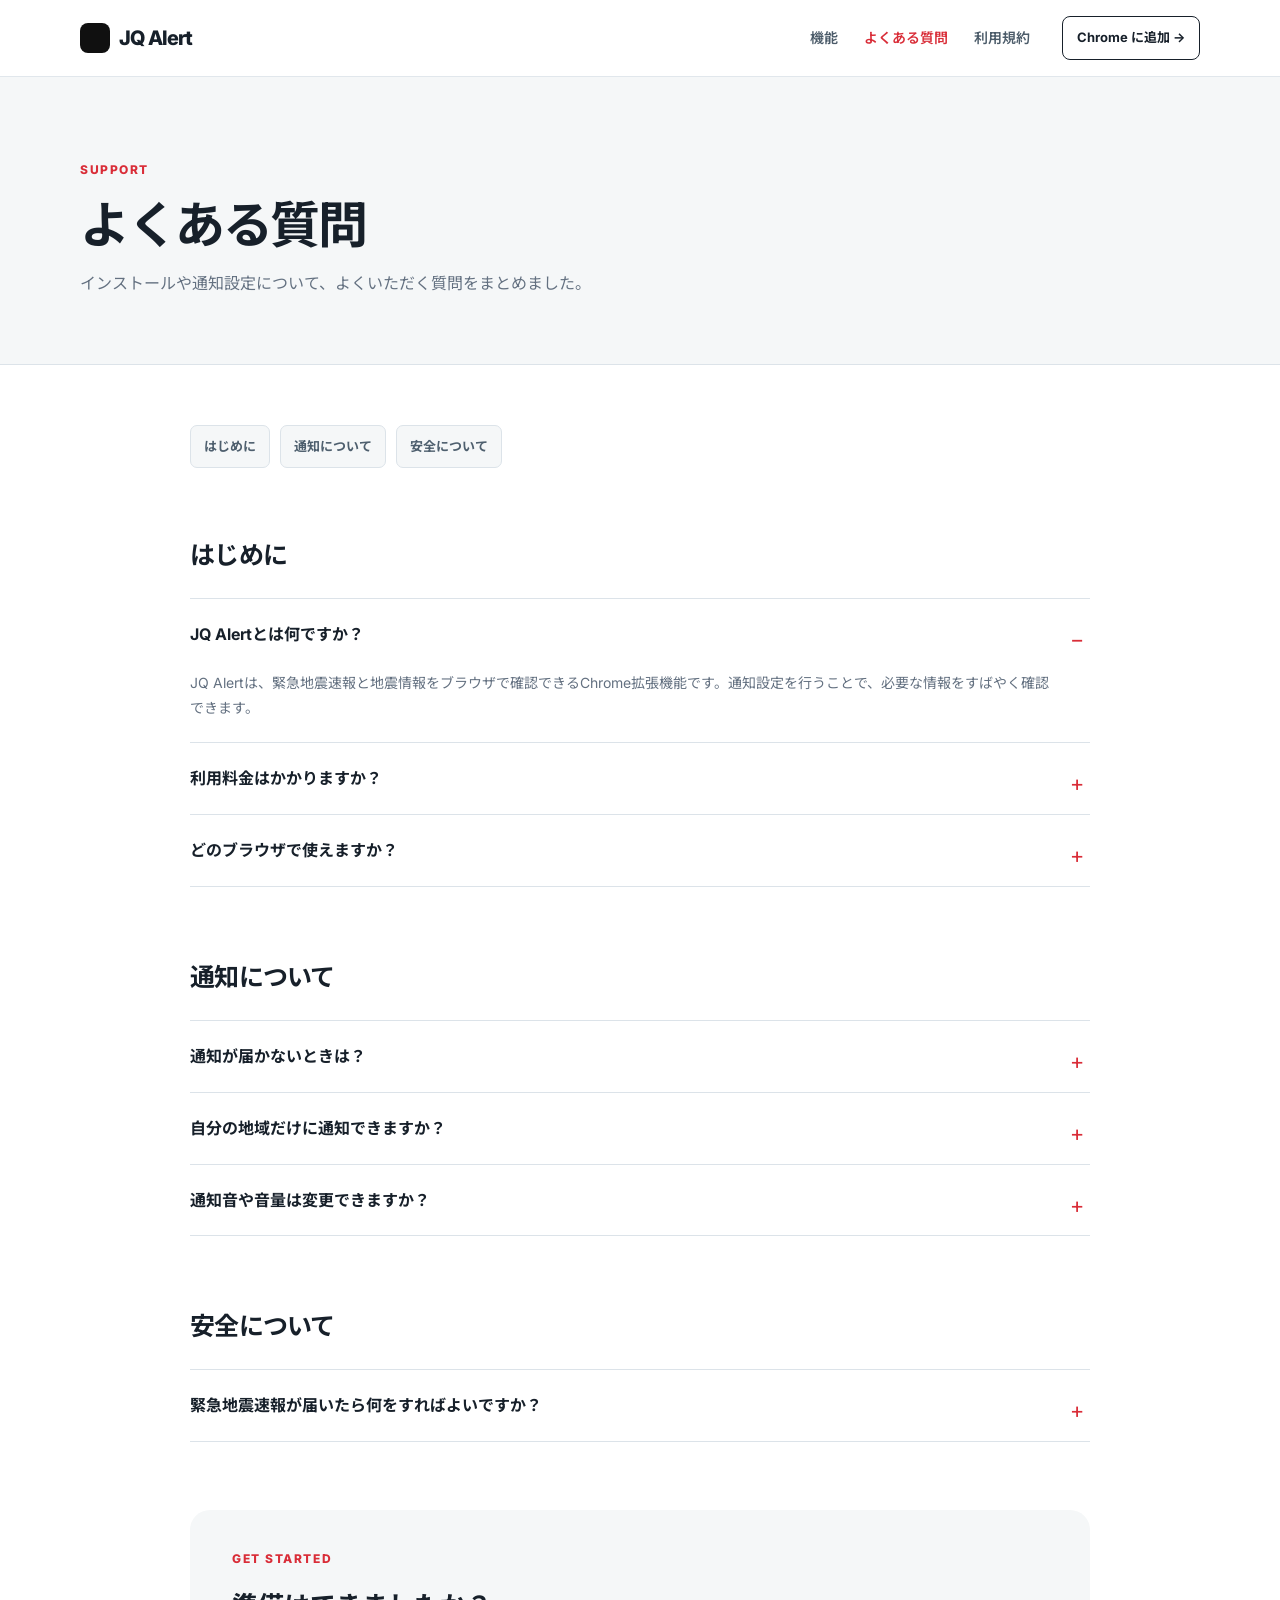
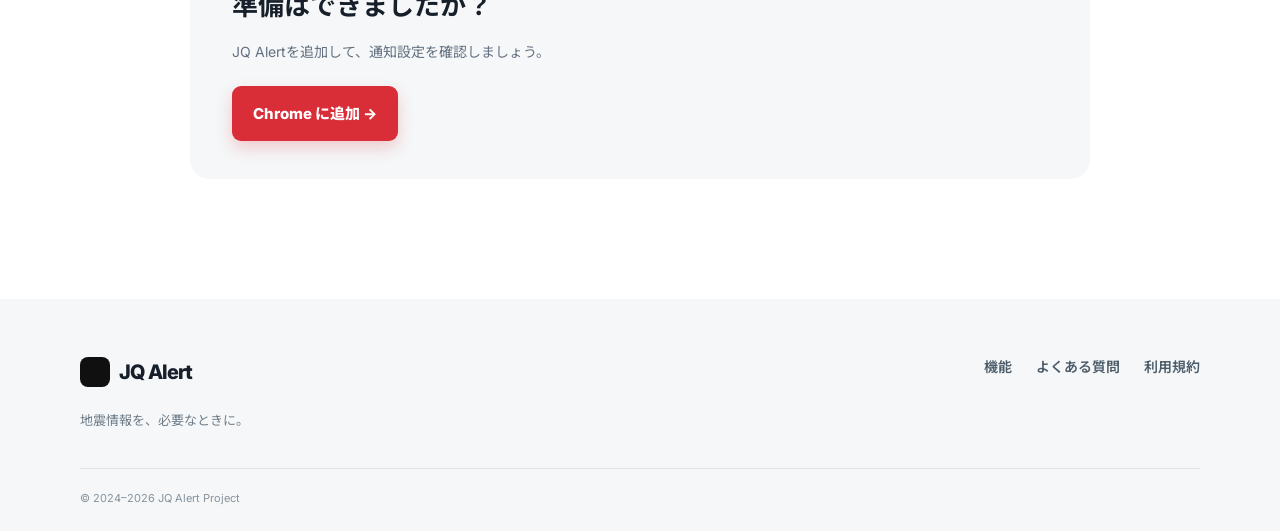
==== commit ab6ed59a: "fix: restore Japanese FAQ content and add SEO metadata Updated the FAQ page with new meta tags and i" ====
--- a/faq.html
+++ b/faq.html
@@ -2,115 +2,125 @@
 <html lang="ja">
 
 <head>
-    <meta charset="utf-8">
-    <meta name="viewport" content="width=device-width,initial-scale=1">
-    <meta name="description" content="JQ Alert に関するよくある質問。">
-    <title>よくある質問 | JQ Alert</title>
-    <link rel="preconnect" href="https://fonts.googleapis.com">
-    <link rel="preconnect" href="https://fonts.gstatic.com" crossorigin>
-    <link
-        href="https://fonts.googleapis.com/css2?family=Inter:wght@400;500;600;700;800&family=Noto+Sans+JP:wght@400;500;600;700;800&display=swap"
-        rel="stylesheet">
-    <link rel="stylesheet" href="style.css">
+  <meta charset="utf-8">
+  <meta name="viewport" content="width=device-width, initial-scale=1">
+  <meta name="description" content="JQ Alertのインストール、通知、利用方法についてのよくある質問です。">
+  <meta name="theme-color" content="#d92d38">
+  <meta property="og:type" content="website">
+  <meta property="og:locale" content="ja_JP">
+  <meta property="og:title" content="よくある質問 | JQ Alert">
+  <meta property="og:description" content="JQ Alertのよくある質問と使い方をご案内します。">
+  <meta property="og:image" content="data/images/icon-128.png">
+  <meta name="twitter:card" content="summary">
+  <title>よくある質問 | JQ Alert</title>
+  <link rel="icon" href="data/images/icon-128.png" type="image/png" sizes="128x128">
+  <link rel="apple-touch-icon" href="data/images/icon-128.png">
+  <link rel="manifest" href="site.webmanifest">
+  <link rel="preconnect" href="https://fonts.googleapis.com">
+  <link rel="preconnect" href="https://fonts.gstatic.com" crossorigin>
+  <link
+    href="https://fonts.googleapis.com/css2?family=Inter:wght@400;500;600;700;800&family=Noto+Sans+JP:wght@400;500;600;700;800&display=swap"
+    rel="stylesheet">
+  <link rel="stylesheet" href="style.css">
 </head>
 
 <body>
-    <header class="site-header">
-        <div class="container nav-wrap"><a class="brand" href="index.html"><span class="brand-mark"></span>JQ Alert</a>
-            <nav class="nav-links" aria-label="メインナビゲーション"><a href="index.html#features">機能</a><a href="faq.html"
-                    aria-current="page">よくある質問</a><a href="terms.html">利用規約</a></nav><a class="nav-cta"
-                href="https://chromewebstore.google.com/detail/japan-quake-alert/eicpbodfpiaimdkjbmbiomgefjflgibj"
-                target="_blank" rel="noopener">Chrome に追加 ↗</a>
-        </div>
-    </header>
-    <main>
-        <section class="inner-hero">
-            <div class="container">
-                <p class="eyebrow">Support</p>
-                <h1>よくある質問</h1>
-                <p>インストールや通知設定について、よくいただく質問をまとめました。</p>
+  <header class="site-header">
+    <div class="container nav-wrap"><a class="brand" href="index.html" aria-label="JQ Alert ホーム"><span
+          class="brand-mark" aria-hidden="true"></span>JQ Alert</a>
+      <nav class="nav-links" aria-label="メインナビゲーション"><a href="index.html#features">機能</a><a href="faq.html"
+          aria-current="page">よくある質問</a><a href="terms.html">利用規約</a></nav><a class="nav-cta"
+        href="https://chromewebstore.google.com/detail/japan-quake-alert/eicpbodfpiaimdkjbmbiomgefjflgibj"
+        target="_blank" rel="noopener">Chrome に追加 →</a>
+    </div>
+  </header>
+  <main>
+    <section class="inner-hero">
+      <div class="container">
+        <p class="eyebrow">Support</p>
+        <h1>よくある質問</h1>
+        <p>インストールや通知設定について、よくいただく質問をまとめました。</p>
+      </div>
+    </section>
+    <section class="faq-content container">
+      <nav class="jump-nav" aria-label="質問カテゴリー"><a href="#start">はじめに</a><a href="#notifications">通知について</a><a
+          href="#safety">安全について</a></nav>
+      <div class="faq-groups">
+        <section id="start">
+          <h2>はじめに</h2>
+          <details open>
+            <summary>JQ Alertとは何ですか？</summary>
+            <div>
+              <p>JQ Alertは、緊急地震速報と地震情報をブラウザで確認できるChrome拡張機能です。通知設定を行うことで、必要な情報をすばやく確認できます。</p>
             </div>
+          </details>
+          <details>
+            <summary>利用料金はかかりますか？</summary>
+            <div>
+              <p>JQ Alertは無料で利用できます。</p>
+            </div>
+          </details>
+          <details>
+            <summary>どのブラウザで使えますか？</summary>
+            <div>
+              <p>Google ChromeおよびChrome拡張機能に対応したChromiumベースのブラウザで利用できます。</p>
+            </div>
+          </details>
         </section>
-        <section class="faq-content container">
-            <nav class="jump-nav" aria-label="質問カテゴリー"><a href="#start">はじめに</a><a href="#notifications">通知について</a><a
-                    href="#safety">安全について</a></nav>
-            <div class="faq-groups">
-                <section id="start">
-                    <h2>はじめに</h2>
-                    <details open>
-                        <summary>JQ Alert とは何ですか？</summary>
-                        <div>
-                            <p>JQ Alert は、緊急地震速報と地震情報をリアルタイムで確認できる Chrome 拡張機能です。ブラウザ上で通知を受け取り、最新の情報をすぐに確認できます。</p>
-                        </div>
-                    </details>
-                    <details>
-                        <summary>利用料金はかかりますか？</summary>
-                        <div>
-                            <p>JQ Alert は無料で利用できます。</p>
-                        </div>
-                    </details>
-                    <details>
-                        <summary>どのブラウザで使えますか？</summary>
-                        <div>
-                            <p>Google Chrome および Chrome 拡張機能に対応した Chromium ベースのブラウザで利用できます。</p>
-                        </div>
-                    </details>
-                </section>
-                <section id="notifications">
-                    <h2>通知について</h2>
-                    <details>
-                        <summary>通知が届かないときは？</summary>
-                        <div>
-                            <ol>
-                                <li>OS とブラウザの通知が許可されているか確認してください。</li>
-                                <li>拡張機能の設定で、通知する震度や地域が有効か確認してください。</li>
-                                <li>ブラウザのタブを閉じている場合や、端末の省電力設定によって通知が遅れることがあります。</li>
-                            </ol>
-                        </div>
-                    </details>
-                    <details>
-                        <summary>自分の地域だけ通知できますか？</summary>
-                        <div>
-                            <p>はい。拡張機能の設定で通知対象地域を選択できます。必要に応じて、震度の条件も調整してください。</p>
-                        </div>
-                    </details>
-                    <details>
-                        <summary>通知音や読み上げは変更できますか？</summary>
-                        <div>
-                            <p>通知音と音声読み上げは、拡張機能の設定画面から調整できます。</p>
-                        </div>
-                    </details>
-                </section>
-                <section id="safety">
-                    <h2>安全について</h2>
-                    <details>
-                        <summary>緊急地震速報が届いたら何をすればよいですか？</summary>
-                        <div>
-                            <p>あわてず、まず身の安全を確保してください。机の下に身を隠す、頭を守る、火のそばから離れるなど、周囲の状況に応じて行動してください。通知は迅速な行動の補助であり、すべての地震で事前に届くものではありません。
-                            </p>
-                        </div>
-                    </details>
-                </section>
+        <section id="notifications">
+          <h2>通知について</h2>
+          <details>
+            <summary>通知が届かないときは？</summary>
+            <div>
+              <ol>
+                <li>OSとブラウザの通知が許可されているか確認してください。</li>
+                <li>拡張機能の設定で通知する震度・対象地域を確認してください。</li>
+                <li>ブラウザの「おやすみモード」や通知の一時停止設定も確認してください。</li>
+              </ol>
             </div>
-            <aside class="support-callout">
-                <p class="eyebrow">Get started</p>
-                <h2>準備はできましたか？</h2>
-                <p>JQ Alert を追加して、通知設定を確認しましょう。</p><a class="button button-primary"
-                    href="https://chromewebstore.google.com/detail/japan-quake-alert/eicpbodfpiaimdkjbmbiomgefjflgibj"
-                    target="_blank" rel="noopener">Chrome に追加 ↗</a>
-            </aside>
+          </details>
+          <details>
+            <summary>自分の地域だけに通知できますか？</summary>
+            <div>
+              <p>拡張機能の設定画面で、通知対象地域を選択できます。必要に応じて震度の条件も調整してください。</p>
+            </div>
+          </details>
+          <details>
+            <summary>通知音や音量は変更できますか？</summary>
+            <div>
+              <p>通知音と音量は、拡張機能の設定画面から調整できます。</p>
+            </div>
+          </details>
         </section>
-    </main>
-    <footer class="site-footer">
-        <div class="container footer-grid">
-            <div><a class="brand" href="index.html"><span class="brand-mark"></span>JQ Alert</a>
-                <p>地震情報を、必要なときに。</p>
+        <section id="safety">
+          <h2>安全について</h2>
+          <details>
+            <summary>緊急地震速報が届いたら何をすればよいですか？</summary>
+            <div>
+              <p>まず身の安全を確保してください。机の下に身を隠す、頭を守る、あわてて屋外へ飛び出さないなど、周囲の状況に応じて落ち着いて行動してください。通知はすべての状況を保証するものではありません。</p>
             </div>
-            <div class="footer-links"><a href="index.html#features">機能</a><a href="faq.html">よくある質問</a><a
-                    href="terms.html">利用規約</a></div>
-        </div>
-        <div class="container copyright">© 2024–2026 JQ Alert Project</div>
-    </footer>
+          </details>
+        </section>
+      </div>
+      <aside class="support-callout">
+        <p class="eyebrow">Get started</p>
+        <h2>準備はできましたか？</h2>
+        <p>JQ Alertを追加して、通知設定を確認しましょう。</p><a class="button button-primary"
+          href="https://chromewebstore.google.com/detail/japan-quake-alert/eicpbodfpiaimdkjbmbiomgefjflgibj"
+          target="_blank" rel="noopener">Chrome に追加 →</a>
+      </aside>
+    </section>
+  </main>
+  <footer class="site-footer">
+    <div class="container footer-grid">
+      <div><a class="brand" href="index.html"><span class="brand-mark" aria-hidden="true"></span>JQ Alert</a>
+        <p>地震情報を、必要なときに。</p>
+      </div>
+      <div class="footer-links"><a href="index.html#features">機能</a><a href="faq.html">よくある質問</a><a
+          href="terms.html">利用規約</a></div>
+    </div>
+    <div class="container copyright">© 2024–2026 JQ Alert Project</div>
+  </footer>
 </body>
 
 </html>
--- a/style.css
+++ b/style.css
@@ -1,699 +1,945 @@
-/* ===========================
-   CSS Variables & Reset
-   =========================== */
-*, *::before, *::after { box-sizing: border-box; }
-
 :root {
-    --bg-color: #000000;
-    --surface-color: #111111;
-    --surface-hover: #1a1a1a;
-    --text-primary: #ffffff;
-    --text-secondary: #a0a0a0;
-    --text-muted: #555555;
-    --accent-color: #e60012;
-    --accent-hover: #cc0010;
-    --border-color: #222222;
-    --radius-sm: 8px;
-    --radius-md: 16px;
-    --radius-lg: 24px;
-    --ease: cubic-bezier(0.2, 0.8, 0.2, 1);
+    --ink: #17202a;
+    --muted: #647181;
+    --line: #dce3e9;
+    --paper: #fff;
+    --soft: #f5f7f8;
+    --red: #d92d38;
+    --red-dark: #b3222d;
+    --navy: #102a43;
+    --radius: 20px;
+    --shadow: 0 18px 45px rgba(20, 43, 63, .10)
+}
+
+* {
+    box-sizing: border-box
+}
+
+html {
+    scroll-behavior: smooth
 }
 
 body {
-    font-family: 'Inter', 'Helvetica Neue', 'Arial', 'Hiragino Kaku Gothic ProN', 'Hiragino Sans', 'Meiryo', sans-serif;
     margin: 0;
-    padding: 0;
-    color: var(--text-primary);
-    background-color: var(--bg-color);
-    line-height: 1.7;
-    -webkit-font-smoothing: antialiased;
+    background: var(--paper);
+    color: var(--ink);
+    font-family: Inter, "Noto Sans JP", "Hiragino Sans", Meiryo, sans-serif;
+    line-height: 1.8;
+    -webkit-font-smoothing: antialiased
 }
 
 .container {
-    max-width: 1040px;
-    margin: 0 auto;
-    padding: 0 24px;
-}
-
-.text-center { text-align: center; }
-
-img {
-    max-width: 100%;
-    height: auto;
-    display: block;
-    border-radius: var(--radius-md);
-}
-
-/* ===========================
-   Header
-   =========================== */
-header {
+    width: min(1120px, calc(100% - 48px));
+    margin: auto
+}
+
+a {
+    color: inherit
+}
+
+.site-header {
     position: sticky;
     top: 0;
-    z-index: 100;
-    background-color: rgba(0, 0, 0, 0.8);
-    backdrop-filter: blur(20px);
-    border-bottom: 1px solid var(--border-color);
-}
-
-.header-container {
+    z-index: 10;
+    background: rgba(255, 255, 255, .92);
+    backdrop-filter: blur(15px);
+    border-bottom: 1px solid rgba(220, 227, 233, .86)
+}
+
+.nav-wrap {
+    height: 76px;
+    display: flex;
+    align-items: center;
+    gap: 32px
+}
+
+.brand {
+    font-size: 20px;
+    font-weight: 800;
+    letter-spacing: -.04em;
+    text-decoration: none;
+    display: inline-flex;
+    align-items: center;
+    gap: 9px;
+    white-space: nowrap
+}
+
+.brand-mark {
+    width: 30px;
+    height: 30px;
+    background: #101010 url("data/images/icon-128.png") center/cover no-repeat;
+    border-radius: 8px;
+    display: inline-block
+}
+
+.nav-links {
+    display: flex;
+    align-items: center;
+    gap: 26px;
+    margin-left: auto
+}
+
+.nav-links a,
+.footer-links a {
+    font-size: 14px;
+    font-weight: 600;
+    color: #4b5b69;
+    text-decoration: none
+}
+
+.nav-links a:hover,
+.nav-links a[aria-current=page],
+.footer-links a:hover {
+    color: var(--red)
+}
+
+.nav-cta {
+    border: 1px solid var(--ink);
+    padding: 9px 14px;
+    border-radius: 8px;
+    font-size: 13px;
+    font-weight: 700;
+    text-decoration: none;
+    white-space: nowrap
+}
+
+.nav-cta:hover {
+    background: var(--ink);
+    color: #fff
+}
+
+.hero {
+    overflow: hidden;
+    background: linear-gradient(135deg, #f8fbfc 0%, #fff 60%, #fff3f3 100%);
+    padding: 92px 0 85px
+}
+
+.hero-grid {
+    display: grid;
+    grid-template-columns: 1.02fr .98fr;
+    gap: 64px;
+    align-items: center
+}
+
+.eyebrow {
+    margin: 0 0 13px;
+    color: var(--red);
+    font-weight: 800;
+    font-size: 12px;
+    letter-spacing: .13em;
+    text-transform: uppercase
+}
+
+.live-dot {
+    width: 8px;
+    height: 8px;
+    display: inline-block;
+    border-radius: 50%;
+    background: var(--red);
+    margin-right: 8px;
+    box-shadow: 0 0 0 5px rgba(217, 45, 56, .12)
+}
+
+h1,
+h2,
+h3,
+p {
+    margin-top: 0
+}
+
+.hero h1 {
+    margin-bottom: 25px;
+    font-size: clamp(42px, 5.5vw, 74px);
+    line-height: 1.15;
+    letter-spacing: -.065em
+}
+
+.hero h1 em {
+    font-style: normal;
+    color: var(--red)
+}
+
+.hero-lead {
+    max-width: 540px;
+    margin-bottom: 30px;
+    color: #4d5d6c;
+    font-size: 17px
+}
+
+.hero-actions {
+    display: flex;
+    align-items: center;
+    gap: 25px;
+    flex-wrap: wrap
+}
+
+.button {
+    display: inline-flex;
+    gap: 10px;
+    align-items: center;
+    justify-content: center;
+    padding: 14px 21px;
+    border-radius: 9px;
+    text-decoration: none;
+    font-size: 15px;
+    font-weight: 800;
+    transition: .2s
+}
+
+.button-primary {
+    background: var(--red);
+    color: #fff;
+    box-shadow: 0 7px 16px rgba(217, 45, 56, .22)
+}
+
+.button-primary:hover {
+    background: var(--red-dark);
+    transform: translateY(-2px)
+}
+
+.text-link {
+    font-weight: 700;
+    text-decoration: none;
+    font-size: 15px
+}
+
+.text-link:hover {
+    text-decoration: underline
+}
+
+.helper-text {
+    margin: 20px 0 0;
+    font-size: 12px;
+    color: #7a8793
+}
+
+.hero-visual {
+    position: relative;
+    padding: 20px 0 35px
+}
+
+.browser-window {
+    position: relative;
+    z-index: 2;
+    background: #fff;
+    border: 1px solid #d6e0e7;
+    border-radius: 13px;
+    overflow: hidden;
+    box-shadow: var(--shadow);
+    transform: rotate(2.5deg)
+}
+
+.browser-bar {
+    height: 30px;
+    background: #edf2f5;
+    display: flex;
+    align-items: center;
+    gap: 5px;
+    padding-left: 12px
+}
+
+.browser-bar span {
+    height: 6px;
+    width: 6px;
+    border-radius: 50%;
+    background: #b8c4cc
+}
+
+.browser-bar div {
+    height: 13px;
+    flex: 1;
+    margin: 0 48px 0 8px;
+    border-radius: 4px;
+    background: #fff
+}
+
+.browser-window img {
+    display: block;
+    width: 100%;
+    height: 342px;
+    object-fit: cover;
+    object-position: top
+}
+
+.notification-card {
+    position: absolute;
+    z-index: 3;
+    left: -28px;
+    bottom: 0;
+    display: flex;
+    gap: 12px;
+    align-items: flex-start;
+    padding: 14px 18px;
+    background: #fff;
+    border: 1px solid #dce3e9;
+    border-radius: 10px;
+    box-shadow: 0 13px 30px rgba(16, 42, 67, .15)
+}
+
+.notification-icon {
+    display: grid;
+    place-items: center;
+    width: 26px;
+    height: 26px;
+    border-radius: 7px;
+    background: var(--red);
+    color: #fff;
+    font-weight: 800
+}
+
+.notification-card small {
+    display: block;
+    color: #73808d;
+    font-size: 10px
+}
+
+.notification-card strong {
+    display: block;
+    font-size: 13px
+}
+
+.notification-card p {
+    margin: 1px 0 0;
+    font-size: 11px;
+    color: #73808d
+}
+
+.signal {
+    position: absolute;
+    border: 1px solid rgba(217, 45, 56, .25);
+    border-radius: 50%;
+    z-index: 0
+}
+
+.signal-one {
+    width: 230px;
+    height: 230px;
+    right: -45px;
+    top: -20px
+}
+
+.signal-two {
+    width: 310px;
+    height: 310px;
+    right: -85px;
+    top: -60px
+}
+
+.notice-band {
+    border-top: 1px solid #f0d4d7;
+    border-bottom: 1px solid #f0d4d7;
+    background: #fff8f8
+}
+
+.notice-band .container {
+    min-height: 69px;
+    display: flex;
+    align-items: center;
+    gap: 17px
+}
+
+.notice-label {
+    color: var(--red);
+    font-size: 12px;
+    font-weight: 800;
+    white-space: nowrap
+}
+
+.notice-band p {
+    margin: 0;
+    color: #566573;
+    font-size: 13px
+}
+
+.notice-band a {
+    margin-left: auto;
+    color: var(--red);
+    font-size: 13px;
+    font-weight: 700;
+    white-space: nowrap;
+    text-decoration: none
+}
+
+.section {
+    padding: 125px 0
+}
+
+.section-intro {
+    display: grid;
+    grid-template-columns: 1fr 1.1fr;
+    column-gap: 70px;
+    align-items: end;
+    margin-bottom: 70px
+}
+
+.section-intro .eyebrow {
+    grid-column: 1/-1
+}
+
+.section-intro h2,
+.install-card h2,
+.inner-hero h1 {
+    font-size: clamp(34px, 4vw, 50px);
+    line-height: 1.25;
+    letter-spacing: -.05em;
+    margin: 0
+}
+
+.section-intro>p:last-child {
+    color: var(--muted);
+    margin: 0;
+    font-size: 15px
+}
+
+.feature-list {
+    border-top: 1px solid var(--line)
+}
+
+.feature-row {
+    display: grid;
+    grid-template-columns: 72px 1fr 390px;
+    gap: 37px;
+    align-items: center;
+    padding: 56px 0;
+    border-bottom: 1px solid var(--line)
+}
+
+.feature-row-reverse .feature-image {
+    order: 1
+}
+
+.feature-row-reverse .feature-body {
+    order: 2
+}
+
+.feature-row-reverse .feature-index {
+    order: 3
+}
+
+.feature-index {
+    font-size: 14px;
+    color: #93a0aa;
+    font-weight: 700;
+    align-self: start
+}
+
+.feature-kicker {
+    color: var(--red);
+    font-size: 10px;
+    font-weight: 800;
+    letter-spacing: .12em;
+    margin-bottom: 10px
+}
+
+.feature-body h3 {
+    font-size: 25px;
+    line-height: 1.4;
+    letter-spacing: -.035em;
+    margin-bottom: 13px
+}
+
+.feature-body>p:last-child {
+    color: var(--muted);
+    font-size: 14px;
+    margin: 0
+}
+
+.feature-image {
+    background: #f2f5f7;
+    border: 1px solid var(--line);
+    border-radius: 12px;
+    padding: 8px;
+    box-shadow: 0 9px 18px rgba(35, 58, 77, .06)
+}
+
+.feature-image img {
+    width: 100%;
+    display: block;
+    border-radius: 7px
+}
+
+.install-section {
+    padding: 0 0 120px
+}
+
+.install-card {
+    display: flex;
+    align-items: center;
+    justify-content: space-between;
+    gap: 40px;
+    padding: 50px 56px;
+    background: var(--navy);
+    color: #fff;
+    border-radius: var(--radius);
+    overflow: hidden;
+    position: relative
+}
+
+.install-card:after {
+    content: "";
+    position: absolute;
+    width: 340px;
+    height: 340px;
+    border: 1px solid rgba(255, 255, 255, .15);
+    border-radius: 50%;
+    right: -120px;
+    top: -180px
+}
+
+.install-card .eyebrow {
+    color: #ffb6bd
+}
+
+.install-card h2 {
+    font-size: 32px
+}
+
+.install-card p:not(.eyebrow) {
+    color: #b9cad8;
+    margin: 13px 0 0;
+    font-size: 14px
+}
+
+.install-card .button {
+    position: relative;
+    z-index: 1;
+    flex: none
+}
+
+.site-footer {
+    background: #f5f7f8;
+    padding: 55px 0 22px
+}
+
+.footer-grid {
     display: flex;
     justify-content: space-between;
-    align-items: center;
-    height: 72px;
-}
-
-.logo a {
-    text-decoration: none;
-    color: var(--text-primary);
-    font-weight: 700;
-    font-size: 22px;
-    letter-spacing: -0.02em;
-    display: flex;
-    align-items: center;
-    gap: 8px;
-}
-
-.logo a::before {
-    content: '';
-    width: 10px;
-    height: 10px;
-    background-color: var(--accent-color);
-    border-radius: 2px;
-}
-
-.global-nav {
+    gap: 30px
+}
+
+.footer-grid p {
+    font-size: 13px;
+    color: #6f7d89;
+    margin: 13px 0 0
+}
+
+.footer-links {
     display: flex;
     gap: 24px;
-}
-
-.global-nav a {
-    text-decoration: none;
-    color: var(--text-secondary);
+    align-items: flex-start
+}
+
+.copyright {
+    font-size: 11px;
+    color: #87939d;
+    border-top: 1px solid var(--line);
+    margin-top: 36px;
+    padding-top: 20px
+}
+
+.inner-hero {
+    padding: 82px 0 66px;
+    background: var(--soft);
+    border-bottom: 1px solid var(--line)
+}
+
+.inner-hero h1 {
+    margin-bottom: 13px
+}
+
+.inner-hero p:last-child {
+    margin: 0;
+    color: var(--muted);
+    font-size: 16px
+}
+
+.faq-content,
+.legal-content {
+    padding-top: 60px;
+    padding-bottom: 120px;
+    max-width: 900px
+}
+
+.jump-nav,
+.legal-toc {
+    display: flex;
+    gap: 10px;
+    flex-wrap: wrap;
+    margin-bottom: 65px
+}
+
+.jump-nav a,
+.legal-toc a {
+    background: var(--soft);
+    border: 1px solid var(--line);
+    border-radius: 7px;
+    padding: 9px 13px;
+    color: #4e5f6e;
+    font-size: 13px;
+    font-weight: 700;
+    text-decoration: none
+}
+
+.jump-nav a:hover,
+.legal-toc a:hover {
+    color: var(--red);
+    border-color: #eebbc0
+}
+
+.faq-groups section {
+    margin-bottom: 68px;
+    scroll-margin-top: 100px
+}
+
+.faq-groups h2,
+.legal-content>h2 {
+    font-size: 25px;
+    letter-spacing: -.03em;
+    margin: 0 0 20px
+}
+
+.faq-groups details {
+    border-top: 1px solid var(--line)
+}
+
+.faq-groups details:last-child {
+    border-bottom: 1px solid var(--line)
+}
+
+summary {
+    cursor: pointer;
+    list-style: none;
+    padding: 21px 38px 21px 0;
+    font-size: 16px;
+    font-weight: 700;
+    position: relative
+}
+
+summary::-webkit-details-marker {
+    display: none
+}
+
+summary:after {
+    content: "+";
+    position: absolute;
+    right: 6px;
+    font-size: 22px;
+    font-weight: 400;
+    color: var(--red)
+}
+
+details[open] summary:after {
+    content: "−"
+}
+
+.faq-groups details div {
+    padding: 0 28px 22px 0;
+    color: var(--muted);
+    font-size: 14px
+}
+
+.faq-groups details p,
+.faq-groups li {
+    margin: 0
+}
+
+.faq-groups ol {
+    padding-left: 20px;
+    margin: 0
+}
+
+.support-callout {
+    padding: 38px 42px;
+    background: #f5f7f8;
+    border-radius: var(--radius)
+}
+
+.support-callout h2 {
+    font-size: 26px;
+    margin-bottom: 9px
+}
+
+.support-callout>p:not(.eyebrow) {
+    color: var(--muted);
     font-size: 14px;
-    font-weight: 600;
-    transition: color 0.2s var(--ease);
-}
-
-.global-nav a:hover,
-.global-nav a[aria-current="page"] {
-    color: var(--text-primary);
-}
-
-/* ===========================
-   Buttons
-   =========================== */
-.btn-primary, .btn-secondary {
-    display: inline-flex;
-    align-items: center;
-    justify-content: center;
-    padding: 16px 40px;
-    border-radius: 999px;
-    text-decoration: none;
-    font-weight: 700;
-    font-size: 16px;
-    transition: all 0.2s var(--ease);
-}
-
-.btn-primary {
-    background-color: var(--accent-color);
-    color: #ffffff;
-}
-
-.btn-primary:hover {
-    background-color: var(--accent-hover);
-    transform: scale(0.98);
-}
-
-.btn-secondary {
-    background-color: transparent;
-    color: var(--text-primary);
-    border: 1px solid var(--border-color);
-}
-
-.btn-secondary:hover {
-    background-color: var(--surface-color);
-    border-color: var(--text-secondary);
-}
-
-/* ===========================
-   Hero Section
-   =========================== */
-.hero {
-    position: relative;
-    padding: 160px 0 120px;
-    text-align: center;
-    border-bottom: 1px solid var(--border-color);
-}
-
-.hero-bg-video {
-    position: absolute;
-    top: 0;
-    left: 0;
-    width: 100%;
-    height: 100%;
-    object-fit: cover;
-    opacity: 0.3;
-    z-index: -1;
-    filter: grayscale(100%) contrast(1.2);
-}
-
-.hero-content {
-    max-width: 800px;
-    margin: 0 auto;
-}
-
-.hero-eyebrow {
-    display: inline-block;
-    color: var(--accent-color);
-    font-size: 14px;
-    font-weight: 700;
-    letter-spacing: 0.1em;
-    margin-bottom: 24px;
-    text-transform: uppercase;
-}
-
-.hero h2 {
-    font-size: clamp(3rem, 6vw, 5rem);
-    font-weight: 700;
-    letter-spacing: -0.04em;
-    line-height: 1.1;
-    margin: 0 0 32px;
-}
-
-.hero p {
-    color: var(--text-secondary);
-    font-size: 1.2rem;
-    margin: 0 auto 48px;
-    max-width: 640px;
-}
-
-.hero-keypoints {
-    display: flex;
-    flex-direction: column;
-    gap: 12px;
-    max-width: 640px;
-    margin: 0 auto 48px;
-    padding: 0;
-    list-style: none;
-    text-align: left;
-}
-
-.hero-keypoints li {
-    background-color: var(--surface-color);
-    border: 1px solid var(--border-color);
-    padding: 16px 20px;
-    border-radius: var(--radius-sm);
-    font-size: 14px;
-    color: var(--text-secondary);
-}
-
-.hero-keypoints strong {
-    color: var(--text-primary);
-}
-
-.hero-actions {
-    display: flex;
-    flex-direction: column;
-    align-items: center;
-    gap: 16px;
-}
-
-.note {
-    font-size: 12px;
-    color: var(--text-muted);
+    margin-bottom: 22px
+}
+
+.legal-content {
+    color: #526270;
+    font-size: 15px
+}
+
+.legal-content>p {
+    margin: 0 0 42px
+}
+
+.legal-notice {
+    padding: 33px 38px;
+    border-radius: 14px;
+    background: #fff7f7;
+    border-left: 4px solid var(--red);
+    margin-bottom: 48px
+}
+
+.legal-notice h2 {
+    font-size: 21px;
+    color: var(--ink);
+    margin: 0 0 12px
+}
+
+.legal-notice ul {
     margin: 0;
-}
-
-/* ===========================
-   Flow Strip
-   =========================== */
-.flow-strip {
-    padding: 24px 0;
-    border-bottom: 1px solid var(--border-color);
-}
-
-.flow-strip-inner {
+    padding-left: 19px
+}
+
+.legal-notice li {
+    margin: 5px 0
+}
+
+.legal-toc {
     display: grid;
-    grid-template-columns: repeat(auto-fit, minmax(300px, 1fr));
-    gap: 24px;
-}
-
-.flow-item {
-    display: flex;
-    flex-direction: column;
-    justify-content: center;
-    text-decoration: none;
-    padding: 32px;
-    background-color: var(--surface-color);
-    border-radius: var(--radius-md);
-    border: 1px solid transparent;
-    transition: background-color 0.2s var(--ease);
-}
-
-.flow-item:hover {
-    background-color: var(--surface-hover);
-    border-color: var(--border-color);
-}
-
-.flow-step {
-    font-size: 12px;
-    font-weight: 700;
-    margin-bottom: 16px;
-}
-
-.flow-step.is-state { color: #4caf50; }
-.flow-step.is-warning { color: var(--accent-color); }
-
-.flow-item h2 {
-    margin: 0 0 8px;
-    font-size: 20px;
-    color: var(--text-primary);
-}
-
-.flow-item p {
-    margin: 0;
-    font-size: 14px;
-    color: var(--text-secondary);
-}
-
-/* ===========================
-   Features
-   =========================== */
-.features {
-    padding: 160px 0;
-}
-
-.section-header {
-    margin-bottom: 100px;
-}
-
-.section-eyebrow {
-    color: var(--accent-color);
-    font-size: 14px;
-    font-weight: 700;
-    letter-spacing: 0.1em;
-    margin-bottom: 16px;
-    text-transform: uppercase;
-}
-
-.section-title {
-    font-size: clamp(2.5rem, 5vw, 3.5rem);
-    font-weight: 700;
-    letter-spacing: -0.03em;
-    margin: 0;
-}
-
-.feature-item {
-    display: flex;
-    align-items: center;
-    gap: 80px;
-    margin-bottom: 160px;
-}
-
-.feature-item:last-of-type {
-    margin-bottom: 100px;
-}
-
-.feature-reverse {
-    flex-direction: row-reverse;
-}
-
-.feature-text {
-    flex: 1;
-}
-
-.feature-number {
-    font-size: 64px;
-    font-weight: 700;
-    line-height: 1;
-    color: var(--border-color);
-    margin-bottom: 24px;
-}
-
-.feature-text h3 {
-    font-size: 2rem;
-    font-weight: 700;
-    margin: 0 0 24px;
-    letter-spacing: -0.02em;
-}
-
-.feature-text p {
-    font-size: 16px;
-    color: var(--text-secondary);
-}
-
-.feature-image {
-    flex: 1;
-}
-
-.feature-image img {
-    border: 1px solid var(--border-color);
-}
-
-.install-panel {
-    background-color: var(--surface-color);
-    border: 1px solid var(--border-color);
-    border-radius: var(--radius-lg);
-    padding: 64px 40px;
-    text-align: center;
-}
-
-.install-panel h2 {
-    font-size: 2rem;
-    margin: 0 0 16px;
-}
-
-.install-panel p {
-    color: var(--text-secondary);
-    margin: 0 0 32px;
-}
-
-.install-actions {
-    display: flex;
-    justify-content: center;
-    gap: 16px;
-}
-
-/* ===========================
-   Inner Pages (FAQ / Terms)
-   =========================== */
-.page-hero {
-    padding: 120px 0 80px;
-    border-bottom: 1px solid var(--border-color);
-}
-
-.page-eyebrow {
-    color: var(--accent-color);
-    font-size: 14px;
-    font-weight: 700;
-    letter-spacing: 0.1em;
-    margin-bottom: 16px;
-    text-transform: uppercase;
-}
-
-.page-title {
-    font-size: clamp(2.5rem, 5vw, 4rem);
-    font-weight: 700;
-    letter-spacing: -0.03em;
-    margin: 0;
-}
-
-.faq-keypoints {
-    margin: 32px 0 0;
-    padding: 0;
-    list-style: none;
-    display: flex;
-    flex-direction: column;
-    gap: 12px;
-}
-
-.faq-keypoints li {
-    font-size: 16px;
-    color: var(--text-secondary);
-}
-
-.faq-keypoints strong {
-    color: var(--text-primary);
-}
-
-.page-content, .terms-content {
-    max-width: 880px;
-    margin: 0 auto;
-    padding: 80px 24px 120px;
-}
-
-/* FAQ Intent Grid */
-.intent-grid {
-    display: grid;
-    grid-template-columns: repeat(auto-fit, minmax(260px, 1fr));
-    gap: 24px;
-    margin-bottom: 80px;
-}
-
-.intent-card {
-    display: block;
-    text-decoration: none;
-    background-color: var(--surface-color);
-    padding: 32px;
-    border-radius: var(--radius-md);
-    border: 1px solid transparent;
-    transition: background-color 0.2s var(--ease);
-}
-
-.intent-card:hover {
-    background-color: var(--surface-hover);
-    border-color: var(--border-color);
-}
-
-.intent-badge {
-    font-size: 12px;
-    font-weight: 700;
-    margin-bottom: 16px;
-}
-
-.intent-badge.is-action { color: #2196f3; }
-.intent-badge.is-state { color: #4caf50; }
-.intent-badge.is-warning { color: var(--accent-color); }
-
-.intent-card h2 {
-    font-size: 20px;
-    color: var(--text-primary);
-    margin: 0 0 12px;
-}
-
-.intent-card p {
-    font-size: 14px;
-    color: var(--text-secondary);
-    margin: 0;
-}
-
-/* FAQ List */
-.faq-list {
-    display: flex;
-    flex-direction: column;
-    gap: 80px;
-}
-
-.faq-section-title {
-    font-size: 24px;
-    font-weight: 700;
-    margin: 0 0 32px;
-    border-bottom: 1px solid var(--border-color);
-    padding-bottom: 16px;
-}
-
-.faq-item {
-    margin-bottom: 40px;
-}
-
-.question {
-    font-size: 20px;
-    font-weight: 700;
-    margin: 0 0 16px;
-    color: var(--text-primary);
-}
-
-.answer {
-    font-size: 16px;
-    color: var(--text-secondary);
-    margin: 0;
-}
-
-.answer p {
-    margin: 0 0 16px;
-}
-
-.answer ol, .answer ul {
-    margin: 0;
-    padding-left: 24px;
-}
-
-.support-panel {
-    background-color: var(--surface-color);
-    border: 1px solid var(--border-color);
-    padding: 48px;
-    border-radius: var(--radius-lg);
-    margin-top: 80px;
-}
-
-.support-panel h2 {
-    font-size: 24px;
-    margin: 0 0 16px;
-}
-
-.support-panel p {
-    color: var(--text-secondary);
-    margin: 0 0 32px;
-}
-
-.support-actions {
-    display: flex;
-    gap: 16px;
-}
-
-.btn-center {
-    text-align: center;
-    margin-top: 80px;
-}
-
-/* Terms */
-.terms-important {
-    background-color: rgba(230, 0, 18, 0.1);
-    border-left: 4px solid var(--accent-color);
-    padding: 24px 32px;
-    margin-bottom: 60px;
-}
-
-.terms-important-title {
-    color: var(--accent-color);
-    font-size: 18px;
-    margin: 0 0 16px;
-}
-
-.terms-important ul {
-    color: var(--text-primary);
-    margin: 0;
-    padding-left: 20px;
-}
-
-.terms-toc {
-    display: grid;
-    grid-template-columns: repeat(auto-fit, minmax(200px, 1fr));
-    gap: 16px;
-    margin-bottom: 80px;
-}
-
-.terms-toc a {
-    display: block;
-    text-decoration: none;
-    color: var(--text-secondary);
-    background-color: var(--surface-color);
-    padding: 16px;
-    border-radius: var(--radius-sm);
-    text-align: center;
-    font-weight: 600;
-    font-size: 14px;
-    transition: background-color 0.2s var(--ease);
-}
-
-.terms-toc a:hover {
-    background-color: var(--surface-hover);
-    color: var(--text-primary);
-}
-
-.terms-content h2 {
-    font-size: 24px;
-    font-weight: 700;
-    margin: 80px 0 24px;
-}
-
-.terms-content p, .terms-content li {
-    font-size: 16px;
-    color: var(--text-secondary);
-    margin-bottom: 16px;
-}
-
-.terms-content strong {
-    color: var(--text-primary);
-}
-
-.terms-enacted {
+    grid-template-columns: repeat(3, 1fr)
+}
+
+.legal-toc a {
+    text-align: center
+}
+
+.legal-content>h2 {
+    color: var(--ink);
+    padding-top: 28px;
+    margin-bottom: 15px;
+    scroll-margin-top: 100px
+}
+
+.legal-content strong {
+    color: var(--ink)
+}
+
+.updated-date {
     text-align: right;
-    color: var(--text-muted);
-    margin-top: 80px;
-    font-size: 14px;
-}
-
-.terms-actions {
-    margin-top: 80px;
-    text-align: center;
-    border-top: 1px solid var(--border-color);
-    padding-top: 80px;
-}
-
-/* ===========================
-   Footer
-   =========================== */
-footer {
-    border-top: 1px solid var(--border-color);
-    padding: 80px 0 40px;
-}
-
-.footer-inner {
-    display: flex;
-    justify-content: space-between;
-    margin-bottom: 60px;
-}
-
-.footer-logo {
-    font-size: 24px;
-    font-weight: 700;
-    color: var(--text-primary);
-    text-decoration: none;
-    display: inline-block;
-    margin-bottom: 16px;
-    letter-spacing: -0.02em;
-}
-
-.footer-brand p {
-    color: var(--text-secondary);
-    margin: 0;
-}
-
-.footer-nav-group {
-    display: flex;
-    flex-direction: column;
-    gap: 12px;
-}
-
-.footer-nav-title {
-    font-size: 12px;
-    font-weight: 700;
-    color: var(--text-muted);
-    text-transform: uppercase;
-    letter-spacing: 0.1em;
-}
-
-.footer-nav-group a {
-    color: var(--text-secondary);
-    text-decoration: none;
-    font-weight: 600;
-}
-
-.footer-nav-group a:hover {
-    color: var(--text-primary);
-}
-
-.footer-bottom {
-    border-top: 1px solid var(--border-color);
-    padding-top: 32px;
-    color: var(--text-muted);
-    font-size: 12px;
-}
-
-/* ===========================
-   Responsive
-   =========================== */
-@media (max-width: 768px) {
-    .feature-item, .feature-reverse {
-        flex-direction: column;
-        gap: 40px;
-        text-align: left;
-    }
-    .footer-inner {
-        flex-direction: column;
-        gap: 48px;
-    }
-    .install-actions, .support-actions {
-        flex-direction: column;
-    }
-}
-@media (max-width: 600px) {
-    .header-container {
-        flex-direction: column;
+    color: #84909a !important;
+    font-size: 13px
+}
+
+@media(max-width:820px) {
+    .nav-wrap {
         height: auto;
-        padding: 24px 0;
-        gap: 16px;
-    }
-}
+        min-height: 68px;
+        padding: 10px 0;
+        flex-wrap: wrap;
+        gap: 8px 20px
+    }
+
+    .nav-links {
+        display: flex;
+        order: 3;
+        width: 100%;
+        margin-left: 0;
+        justify-content: space-between;
+        gap: 12px
+    }
+
+    .nav-cta {
+        margin-left: auto
+    }
+
+    .hero {
+        padding: 68px 0
+    }
+
+    .hero-grid {
+        grid-template-columns: 1fr;
+        gap: 42px
+    }
+
+    .hero-copy {
+        max-width: 650px
+    }
+
+    .hero-visual {
+        max-width: 590px;
+        margin: auto
+    }
+
+    .section {
+        padding: 85px 0
+    }
+
+    .feature-row,
+    .feature-row-reverse {
+        grid-template-columns: 46px 1fr;
+        gap: 21px;
+        padding: 40px 0
+    }
+
+    .feature-image,
+    .feature-row-reverse .feature-image {
+        grid-column: 2;
+        grid-row: 2;
+        order: initial
+    }
+
+    .feature-row-reverse .feature-body {
+        order: initial
+    }
+
+    .feature-row-reverse .feature-index {
+        order: initial
+    }
+
+    .section-intro {
+        gap: 35px
+    }
+
+    .legal-toc {
+        grid-template-columns: repeat(2, 1fr)
+    }
+}
+
+@media(max-width:560px) {
+    .container {
+        width: min(100% - 32px, 1120px)
+    }
+
+    .nav-wrap {
+        height: auto;
+        min-height: 64px
+    }
+
+    .nav-cta {
+        font-size: 11px;
+        padding: 8px 10px
+    }
+
+    .nav-links a {
+        font-size: 12px
+    }
+
+    .brand {
+        font-size: 18px
+    }
+
+    .hero h1 {
+        font-size: clamp(36px, 11vw, 43px)
+    }
+
+    .hero-lead {
+        font-size: 15px
+    }
+
+    .browser-window img {
+        height: 240px
+    }
+
+    .notification-card {
+        left: -6px;
+        padding: 11px 13px
+    }
+
+    .notification-card p {
+        max-width: 170px
+    }
+
+    .notice-band .container {
+        display: grid;
+        grid-template-columns: auto 1fr;
+        padding: 15px 0;
+        gap: 6px 13px
+    }
+
+    .notice-band p {
+        font-size: 12px
+    }
+
+    .notice-band a {
+        grid-column: 2;
+        margin-left: 0
+    }
+
+    .section-intro {
+        display: block;
+        margin-bottom: 42px
+    }
+
+    .section-intro h2 {
+        margin-bottom: 17px
+    }
+
+    .feature-row,
+    .feature-row-reverse {
+        grid-template-columns: 1fr;
+        gap: 13px
+    }
+
+    .feature-index {
+        grid-row: 1
+    }
+
+    .feature-body {
+        grid-row: 2
+    }
+
+    .feature-image,
+    .feature-row-reverse .feature-image {
+        grid-column: 1;
+        grid-row: 3;
+        margin-top: 10px
+    }
+
+    .feature-body h3 {
+        font-size: 21px
+    }
+
+    .install-card {
+        padding: 34px 25px;
+        display: block
+    }
+
+    .install-card h2 {
+        font-size: 27px
+    }
+
+    .install-card .button {
+        margin-top: 23px;
+        width: 100%
+    }
+
+    .footer-grid {
+        display: block
+    }
+
+    .footer-links {
+        margin-top: 28px;
+        flex-wrap: wrap;
+        gap: 12px 20px
+    }
+
+    .inner-hero {
+        padding: 58px 0 48px
+    }
+
+    .faq-content,
+    .legal-content {
+        padding-top: 40px;
+        padding-bottom: 75px
+    }
+
+    .jump-nav,
+    .legal-toc {
+        margin-bottom: 43px
+    }
+
+    .legal-toc {
+        grid-template-columns: 1fr
+    }
+
+    .support-callout {
+        padding: 28px 24px
+    }
+
+    .support-callout .button {
+        width: 100%
+    }
+}
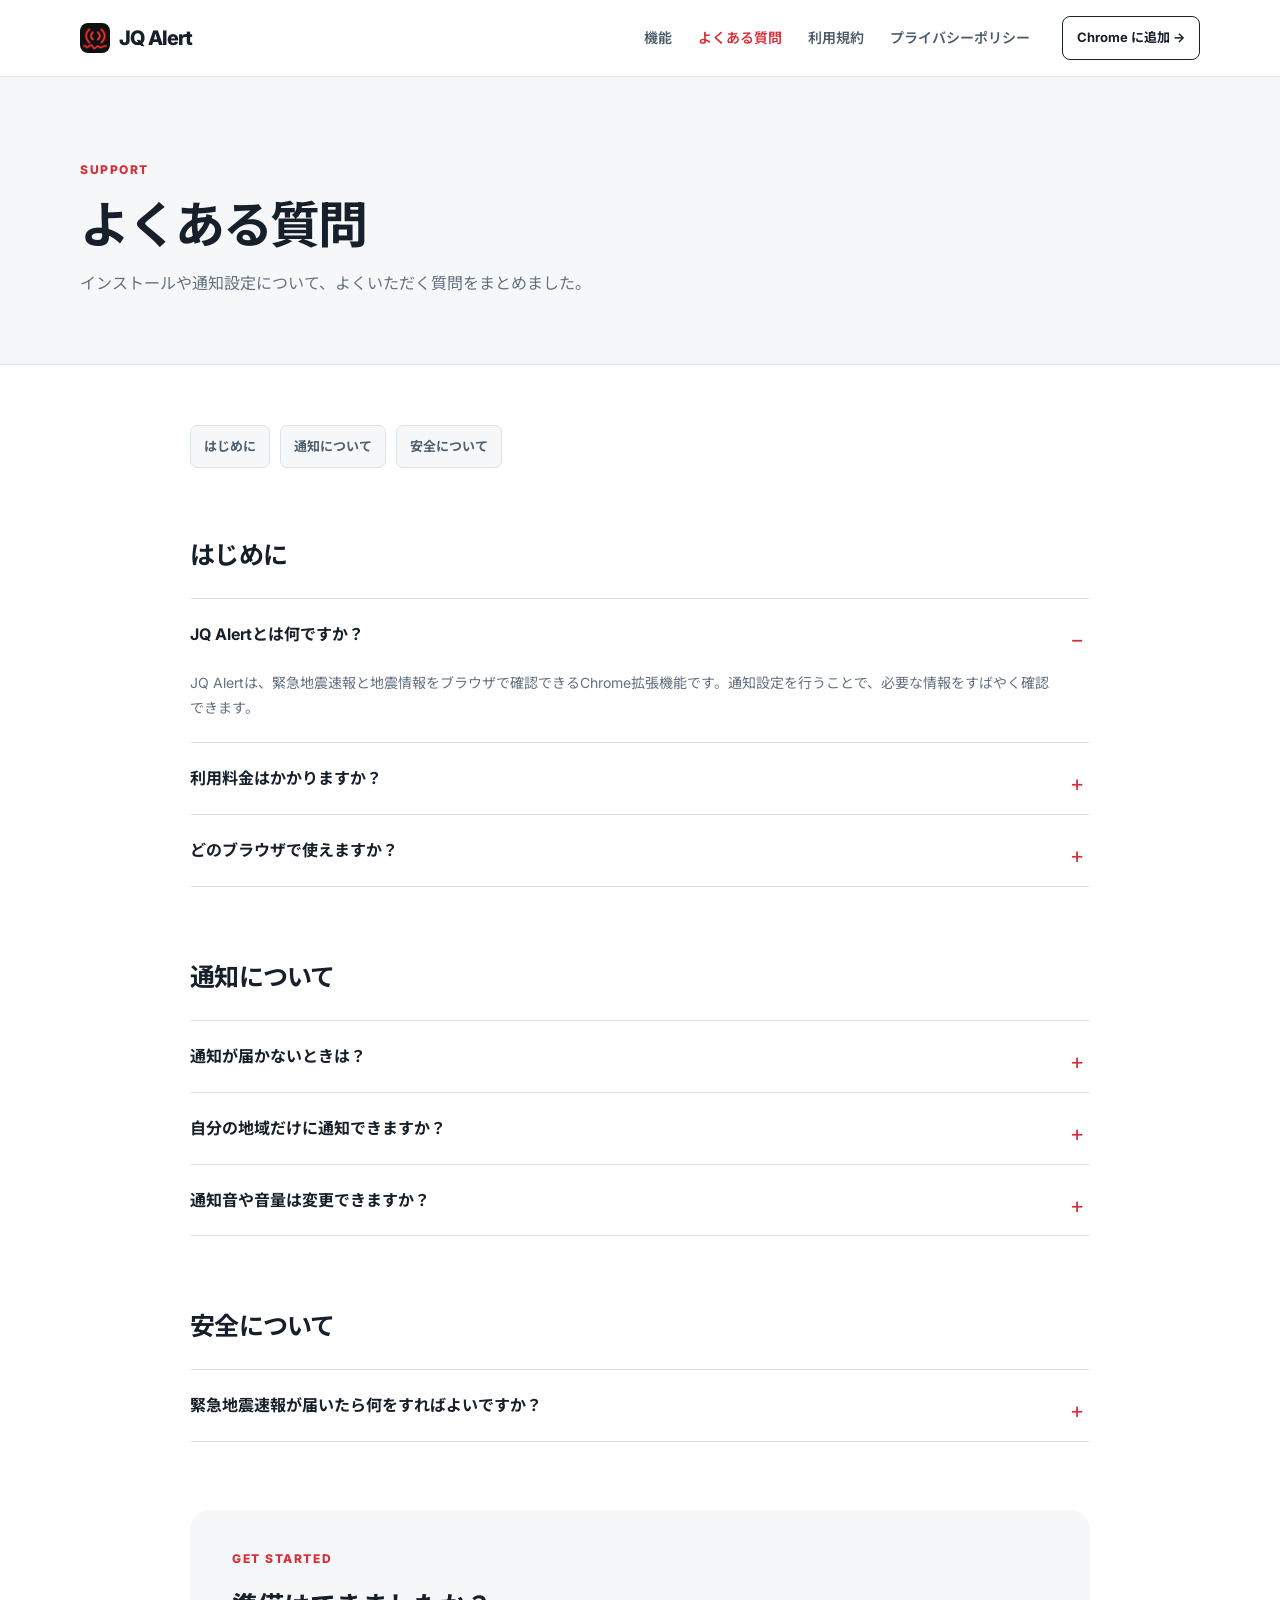
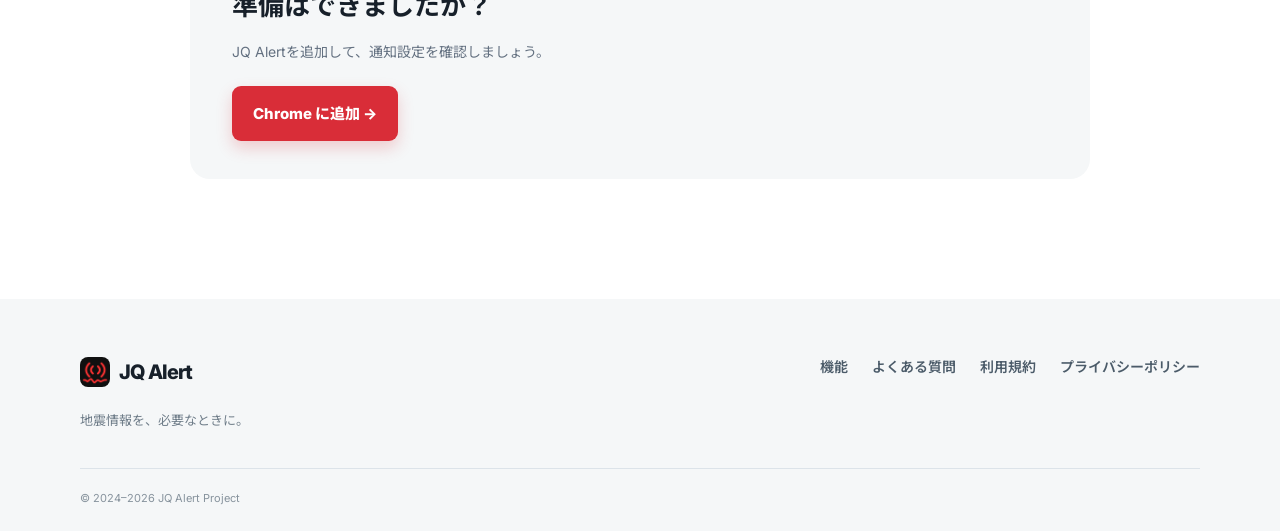
==== commit 599fd200: "Add privacy policy link to FAQ page" ====
--- a/faq.html
+++ b/faq.html
@@ -29,7 +29,7 @@
     <div class="container nav-wrap"><a class="brand" href="index.html" aria-label="JQ Alert ホーム"><span
           class="brand-mark" aria-hidden="true"></span>JQ Alert</a>
       <nav class="nav-links" aria-label="メインナビゲーション"><a href="index.html#features">機能</a><a href="faq.html"
-          aria-current="page">よくある質問</a><a href="terms.html">利用規約</a></nav><a class="nav-cta"
+          aria-current="page">よくある質問</a><a href="terms.html">利用規約</a><a href="privacy.html">プライバシーポリシー</a></nav><a class="nav-cta"
         href="https://chromewebstore.google.com/detail/japan-quake-alert/eicpbodfpiaimdkjbmbiomgefjflgibj"
         target="_blank" rel="noopener">Chrome に追加 →</a>
     </div>
@@ -117,7 +117,7 @@
         <p>地震情報を、必要なときに。</p>
       </div>
       <div class="footer-links"><a href="index.html#features">機能</a><a href="faq.html">よくある質問</a><a
-          href="terms.html">利用規約</a></div>
+          href="terms.html">利用規約</a><a href="privacy.html">プライバシーポリシー</a></div>
     </div>
     <div class="container copyright">© 2024–2026 JQ Alert Project</div>
   </footer>
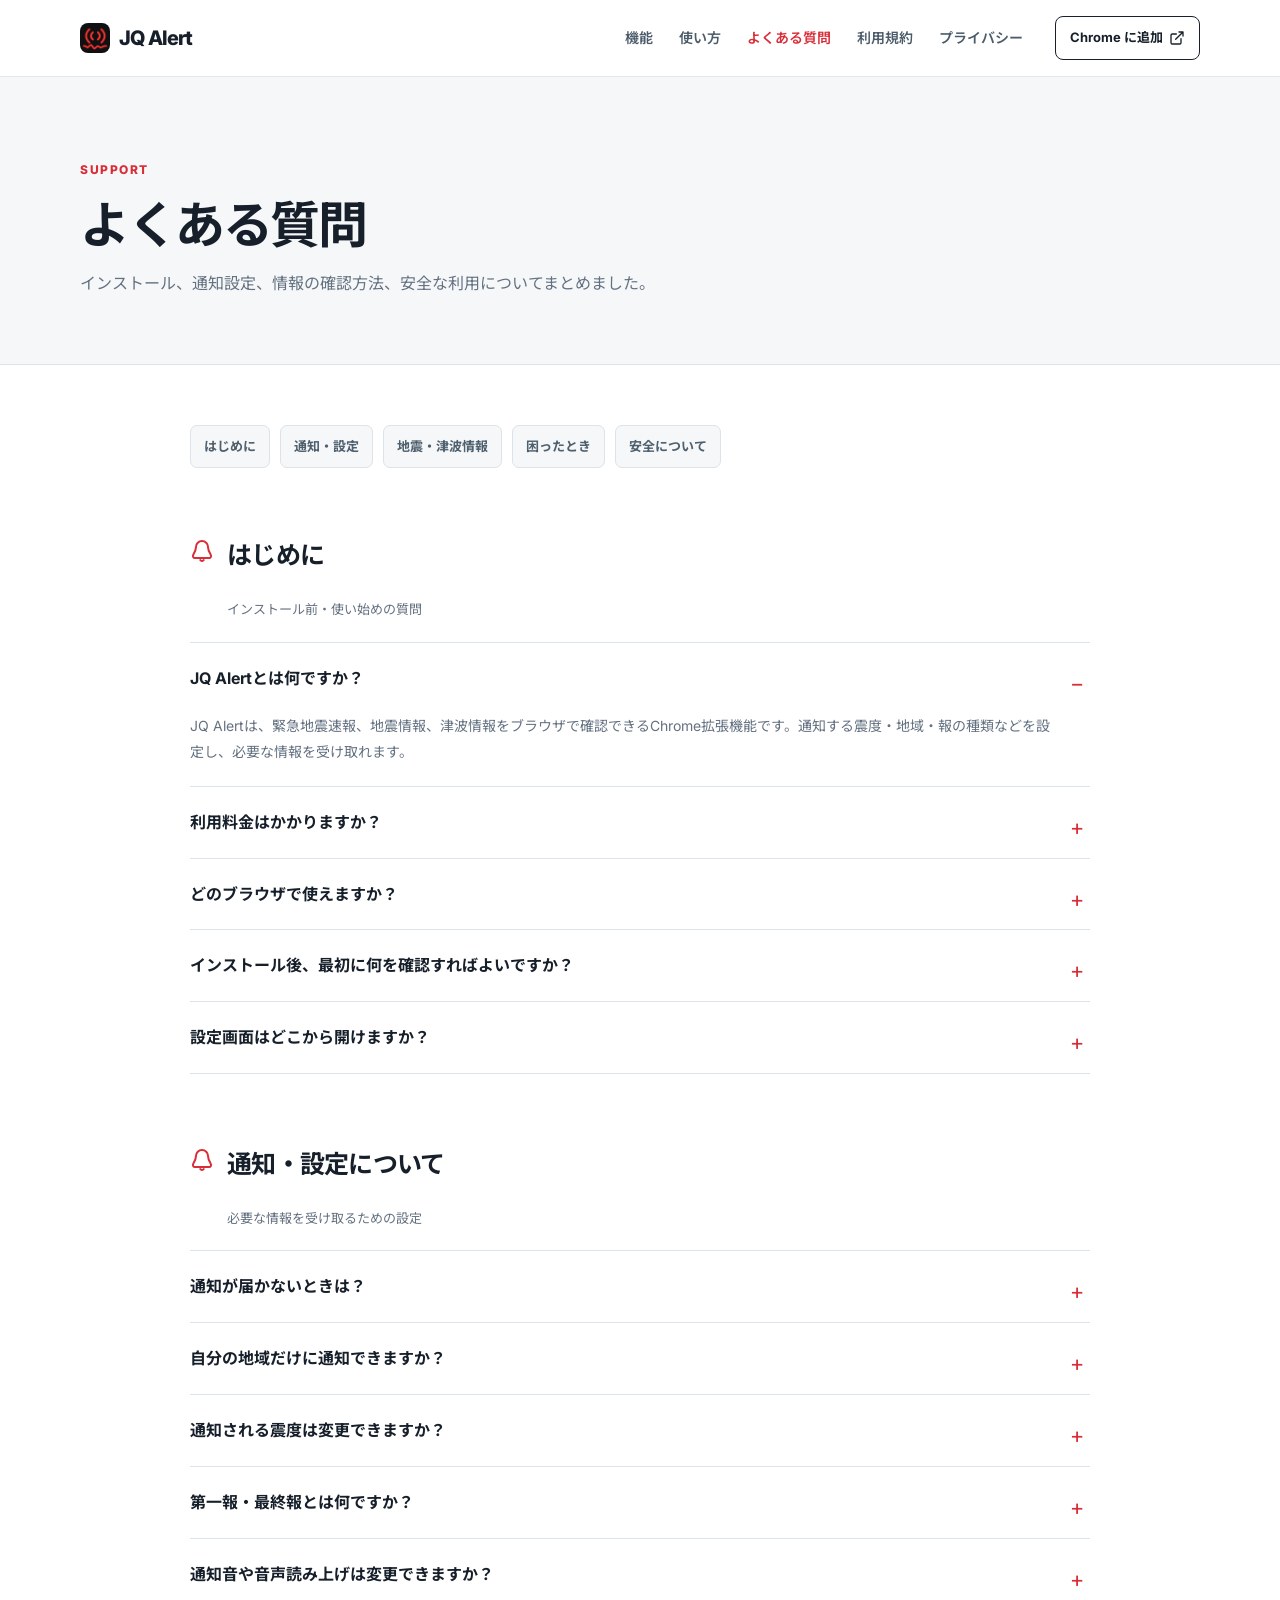
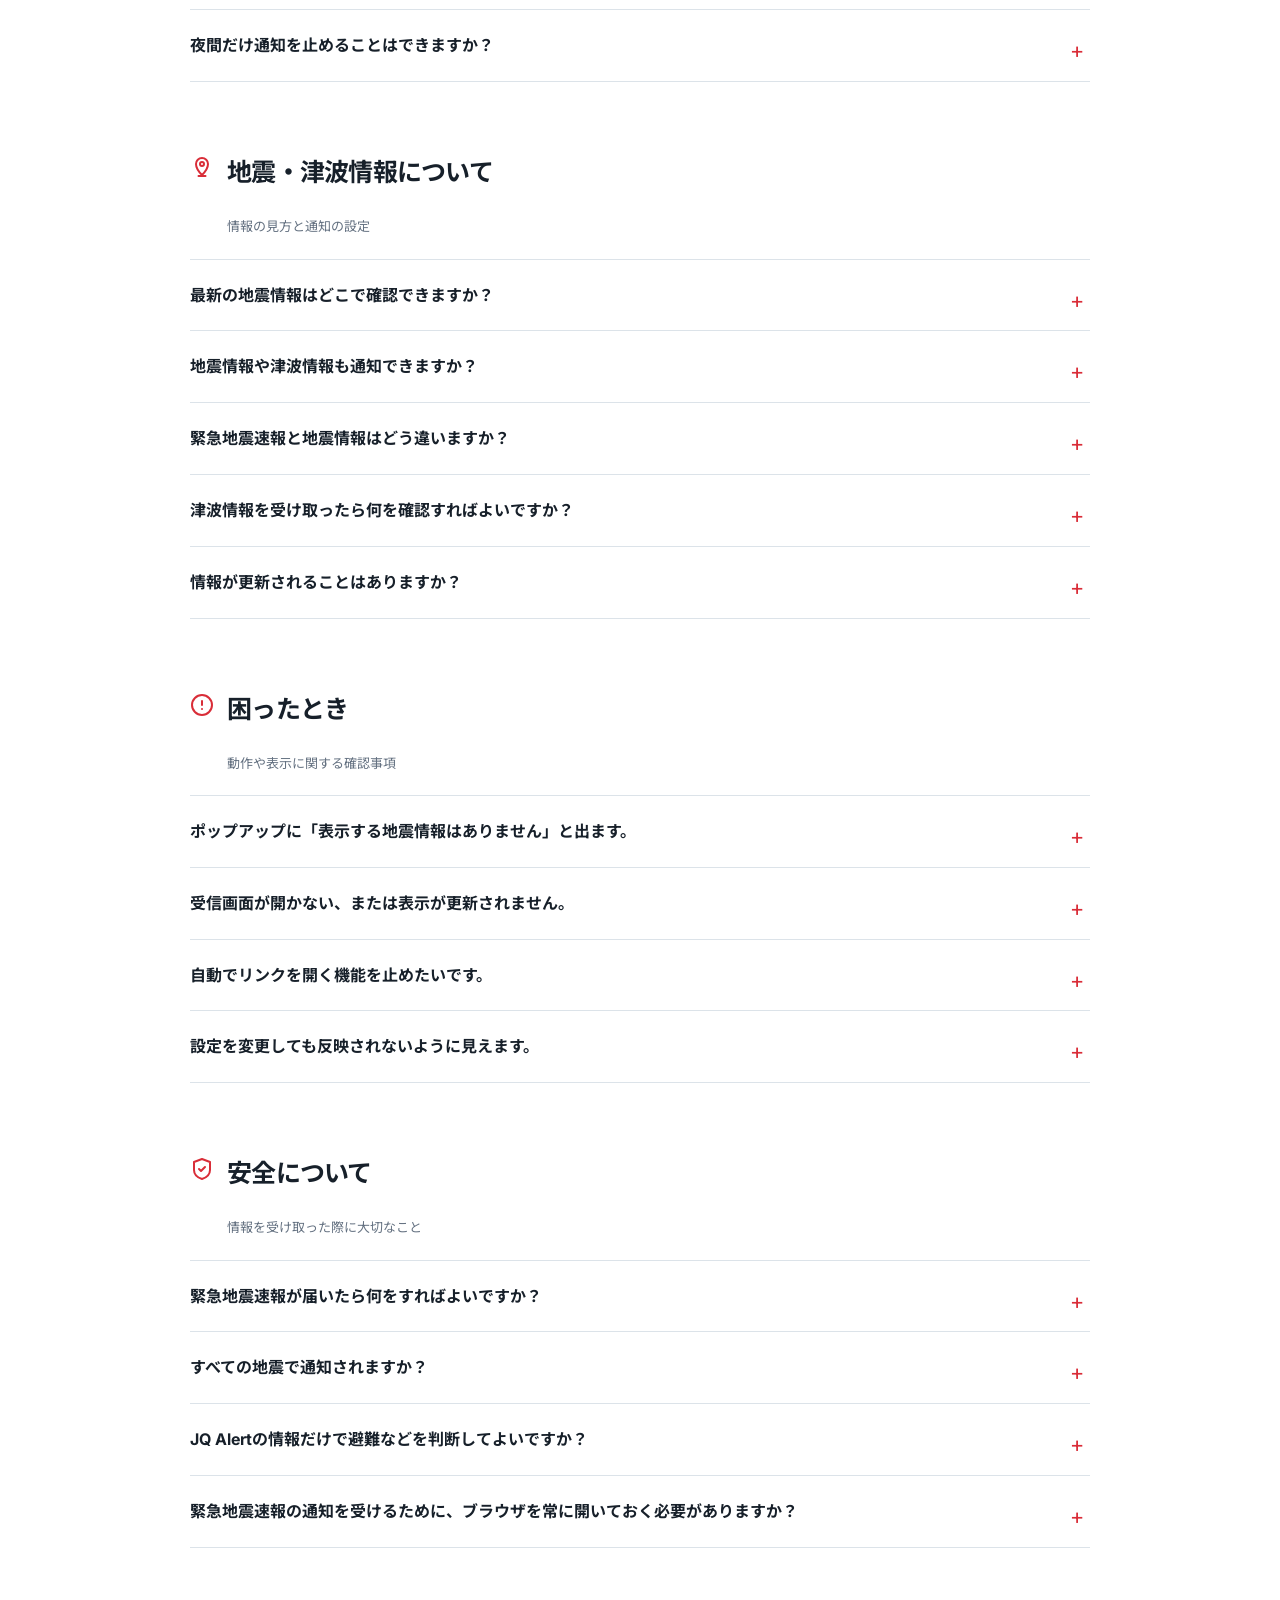
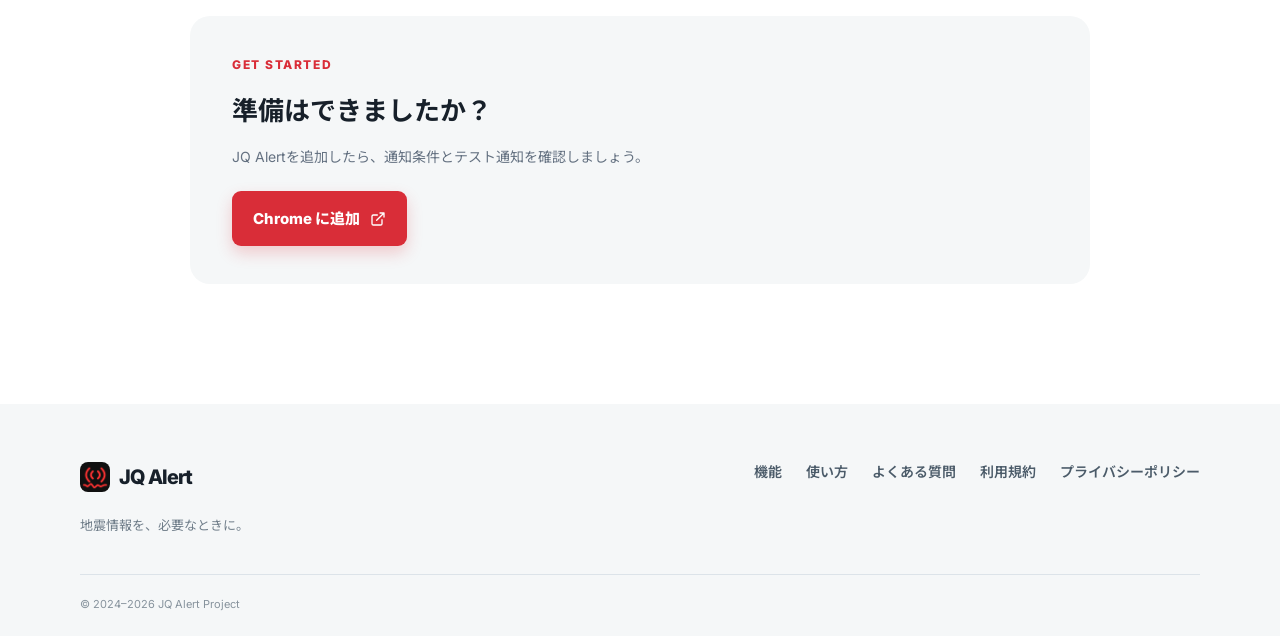
==== commit e80e2d78: "Refactor FAQ page content and structure" ====
--- a/faq.html
+++ b/faq.html
@@ -1,126 +1,52 @@
 <!doctype html>
 <html lang="ja">
-
 <head>
-  <meta charset="utf-8">
-  <meta name="viewport" content="width=device-width, initial-scale=1">
-  <meta name="description" content="JQ Alertのインストール、通知、利用方法についてのよくある質問です。">
-  <meta name="theme-color" content="#d92d38">
-  <meta property="og:type" content="website">
-  <meta property="og:locale" content="ja_JP">
-  <meta property="og:title" content="よくある質問 | JQ Alert">
-  <meta property="og:description" content="JQ Alertのよくある質問と使い方をご案内します。">
-  <meta property="og:image" content="data/images/icon-128.png">
-  <meta name="twitter:card" content="summary">
-  <title>よくある質問 | JQ Alert</title>
-  <link rel="icon" href="data/images/icon-128.png" type="image/png" sizes="128x128">
-  <link rel="apple-touch-icon" href="data/images/icon-128.png">
-  <link rel="manifest" href="site.webmanifest">
-  <link rel="preconnect" href="https://fonts.googleapis.com">
-  <link rel="preconnect" href="https://fonts.gstatic.com" crossorigin>
-  <link
-    href="https://fonts.googleapis.com/css2?family=Inter:wght@400;500;600;700;800&family=Noto+Sans+JP:wght@400;500;600;700;800&display=swap"
-    rel="stylesheet">
-  <link rel="stylesheet" href="style.css">
+  <meta charset="utf-8"><meta name="viewport" content="width=device-width, initial-scale=1">
+  <meta name="description" content="JQ Alertのインストール、通知、地震・津波情報、安全な利用についてのよくある質問です。"><meta name="theme-color" content="#d92d38">
+  <meta property="og:type" content="website"><meta property="og:locale" content="ja_JP"><meta property="og:title" content="よくある質問 | JQ Alert"><meta property="og:description" content="JQ Alertの使い方、通知設定、地震・津波情報についてご案内します。"><meta property="og:image" content="data/images/icon-128.png"><meta name="twitter:card" content="summary">
+  <title>よくある質問 | JQ Alert</title><link rel="icon" href="data/images/icon-128.png" type="image/png" sizes="128x128"><link rel="apple-touch-icon" href="data/images/icon-128.png"><link rel="manifest" href="site.webmanifest"><link rel="preconnect" href="https://fonts.googleapis.com"><link rel="preconnect" href="https://fonts.gstatic.com" crossorigin><link href="https://fonts.googleapis.com/css2?family=Inter:wght@400;500;600;700;800&family=Noto+Sans+JP:wght@400;500;600;700;800&display=swap" rel="stylesheet"><link rel="stylesheet" href="style.css">
 </head>
-
 <body>
-  <header class="site-header">
-    <div class="container nav-wrap"><a class="brand" href="index.html" aria-label="JQ Alert ホーム"><span
-          class="brand-mark" aria-hidden="true"></span>JQ Alert</a>
-      <nav class="nav-links" aria-label="メインナビゲーション"><a href="index.html#features">機能</a><a href="faq.html"
-          aria-current="page">よくある質問</a><a href="terms.html">利用規約</a><a href="privacy.html">プライバシーポリシー</a></nav><a class="nav-cta"
-        href="https://chromewebstore.google.com/detail/japan-quake-alert/eicpbodfpiaimdkjbmbiomgefjflgibj"
-        target="_blank" rel="noopener">Chrome に追加 →</a>
-    </div>
-  </header>
-  <main>
-    <section class="inner-hero">
-      <div class="container">
-        <p class="eyebrow">Support</p>
-        <h1>よくある質問</h1>
-        <p>インストールや通知設定について、よくいただく質問をまとめました。</p>
-      </div>
-    </section>
-    <section class="faq-content container">
-      <nav class="jump-nav" aria-label="質問カテゴリー"><a href="#start">はじめに</a><a href="#notifications">通知について</a><a
-          href="#safety">安全について</a></nav>
-      <div class="faq-groups">
-        <section id="start">
-          <h2>はじめに</h2>
-          <details open>
-            <summary>JQ Alertとは何ですか？</summary>
-            <div>
-              <p>JQ Alertは、緊急地震速報と地震情報をブラウザで確認できるChrome拡張機能です。通知設定を行うことで、必要な情報をすばやく確認できます。</p>
-            </div>
-          </details>
-          <details>
-            <summary>利用料金はかかりますか？</summary>
-            <div>
-              <p>JQ Alertは無料で利用できます。</p>
-            </div>
-          </details>
-          <details>
-            <summary>どのブラウザで使えますか？</summary>
-            <div>
-              <p>Google ChromeおよびChrome拡張機能に対応したChromiumベースのブラウザで利用できます。</p>
-            </div>
-          </details>
-        </section>
-        <section id="notifications">
-          <h2>通知について</h2>
-          <details>
-            <summary>通知が届かないときは？</summary>
-            <div>
-              <ol>
-                <li>OSとブラウザの通知が許可されているか確認してください。</li>
-                <li>拡張機能の設定で通知する震度・対象地域を確認してください。</li>
-                <li>ブラウザの「おやすみモード」や通知の一時停止設定も確認してください。</li>
-              </ol>
-            </div>
-          </details>
-          <details>
-            <summary>自分の地域だけに通知できますか？</summary>
-            <div>
-              <p>拡張機能の設定画面で、通知対象地域を選択できます。必要に応じて震度の条件も調整してください。</p>
-            </div>
-          </details>
-          <details>
-            <summary>通知音や音量は変更できますか？</summary>
-            <div>
-              <p>通知音と音量は、拡張機能の設定画面から調整できます。</p>
-            </div>
-          </details>
-        </section>
-        <section id="safety">
-          <h2>安全について</h2>
-          <details>
-            <summary>緊急地震速報が届いたら何をすればよいですか？</summary>
-            <div>
-              <p>まず身の安全を確保してください。机の下に身を隠す、頭を守る、あわてて屋外へ飛び出さないなど、周囲の状況に応じて落ち着いて行動してください。通知はすべての状況を保証するものではありません。</p>
-            </div>
-          </details>
-        </section>
-      </div>
-      <aside class="support-callout">
-        <p class="eyebrow">Get started</p>
-        <h2>準備はできましたか？</h2>
-        <p>JQ Alertを追加して、通知設定を確認しましょう。</p><a class="button button-primary"
-          href="https://chromewebstore.google.com/detail/japan-quake-alert/eicpbodfpiaimdkjbmbiomgefjflgibj"
-          target="_blank" rel="noopener">Chrome に追加 →</a>
-      </aside>
-    </section>
+  <svg class="svg-sprite" aria-hidden="true" focusable="false"><symbol id="icon-arrow-right" viewBox="0 0 24 24"><path d="M5 12h14M13 6l6 6-6 6"/></symbol><symbol id="icon-external-link" viewBox="0 0 24 24"><path d="M15 3h6v6M10 14 21 3M18 13v6a2 2 0 0 1-2 2H5a2 2 0 0 1-2-2V8a2 2 0 0 1 2-2h6"/></symbol><symbol id="icon-bell-ring" viewBox="0 0 24 24"><path d="M10.27 21a2 2 0 0 0 3.46 0M3.26 15.86A2 2 0 0 0 5 19h14a2 2 0 0 0 1.74-3.14C19.41 13.63 18 11.2 18 8A6 6 0 0 0 6 8c0 3.2-1.41 5.63-2.74 7.86"/></symbol><symbol id="icon-map-pinned" viewBox="0 0 24 24"><path d="M18 8c0 5-6 11-6 11S6 13 6 8a6 6 0 1 1 12 0Z"/><circle cx="12" cy="8" r="2"/><path d="M8.5 20h7"/></symbol><symbol id="icon-shield" viewBox="0 0 24 24"><path d="M20 13c0 5-3.5 7.5-8 9-4.5-1.5-8-4-8-9V5l8-3 8 3zM9 12l2 2 4-4"/></symbol><symbol id="icon-alert" viewBox="0 0 24 24"><circle cx="12" cy="12" r="10"/><path d="M12 8v4M12 16h.01"/></symbol></svg>
+  <header class="site-header"><div class="container nav-wrap"><a class="brand" href="index.html" aria-label="JQ Alert ホーム"><span class="brand-mark" aria-hidden="true"></span>JQ Alert</a><nav class="nav-links" aria-label="メインナビゲーション"><a href="index.html#features">機能</a><a href="index.html#getting-started">使い方</a><a href="faq.html" aria-current="page">よくある質問</a><a href="terms.html">利用規約</a><a href="privacy.html">プライバシー</a></nav><a class="nav-cta" href="https://chromewebstore.google.com/detail/japan-quake-alert/eicpbodfpiaimdkjbmbiomgefjflgibj" target="_blank" rel="noopener">Chrome に追加 <svg class="icon icon-inline"><use href="#icon-external-link"/></svg></a></div></header>
+  <main><section class="inner-hero"><div class="container"><p class="eyebrow">Support</p><h1>よくある質問</h1><p>インストール、通知設定、情報の確認方法、安全な利用についてまとめました。</p></div></section>
+    <section class="faq-content container"><nav class="jump-nav" aria-label="質問カテゴリー"><a href="#start">はじめに</a><a href="#notifications">通知・設定</a><a href="#information">地震・津波情報</a><a href="#troubleshooting">困ったとき</a><a href="#safety">安全について</a></nav><div class="faq-groups">
+      <section id="start"><div class="faq-section-heading"><svg class="icon"><use href="#icon-bell-ring"/></svg><div><h2>はじめに</h2><p>インストール前・使い始めの質問</p></div></div>
+        <details open><summary>JQ Alertとは何ですか？</summary><div><p>JQ Alertは、緊急地震速報、地震情報、津波情報をブラウザで確認できるChrome拡張機能です。通知する震度・地域・報の種類などを設定し、必要な情報を受け取れます。</p></div></details>
+        <details><summary>利用料金はかかりますか？</summary><div><p>JQ Alertは無料で利用できます。Chrome ウェブストアから追加してください。</p></div></details>
+        <details><summary>どのブラウザで使えますか？</summary><div><p>Google ChromeおよびChrome拡張機能に対応したChromiumベースのブラウザで利用できます。通知の扱いは、ブラウザやOSの設定によって異なる場合があります。</p></div></details>
+        <details><summary>インストール後、最初に何を確認すればよいですか？</summary><div><ol><li>OSとブラウザで通知が許可されていることを確認します。</li><li>JQ Alertの設定画面で、通知する震度・対象地域・報の種類を確認します。</li><li>設定画面のテスト通知を実行し、端末に通知が表示されることを確認します。</li></ol></div></details>
+        <details><summary>設定画面はどこから開けますか？</summary><div><p>ブラウザのツールバーにあるJQ Alertアイコンをクリックし、ポップアップの設定ボタンから開けます。Chromeの拡張機能管理画面からJQ Alertの詳細を開き、拡張機能のオプションへ進む方法もあります。</p></div></details>
+      </section>
+      <section id="notifications"><div class="faq-section-heading"><svg class="icon"><use href="#icon-bell-ring"/></svg><div><h2>通知・設定について</h2><p>必要な情報を受け取るための設定</p></div></div>
+        <details><summary>通知が届かないときは？</summary><div><ol><li>OSとブラウザでJQ Alertの通知が許可されているか確認してください。</li><li>設定で「緊急地震速報を通知する」がオンになっているか確認してください。</li><li>設定した都道府県、予想震度、予報・警報の種類、報の種類が、受信した情報の条件と一致しているか確認してください。</li><li>通知しない時間帯やOSの集中モード・おやすみモードが有効になっていないか確認してください。</li></ol></div></details>
+        <details><summary>自分の地域だけに通知できますか？</summary><div><p>できます。設定画面の都道府県フィルターで1つの都道府県を選択できます。選択した都道府県で予想震度が設定した値以上となった場合に通知します。都道府県を選択しない場合は、全国の最大予想震度を基準に通知します。</p></div></details>
+        <details><summary>通知される震度は変更できますか？</summary><div><p>変更できます。通知レベルのプリセットを選ぶか、詳細設定で予想震度のしきい値を指定してください。設定した条件を満たさない緊急地震速報は、デスクトップ通知の対象になりません。</p></div></details>
+        <details><summary>第一報・最終報とは何ですか？</summary><div><p>緊急地震速報は、同じ地震について複数回発表されることがあります。JQ Alertでは、すべての報、条件を最初に満たした報、第一報と最終報、最終報のみから通知対象を選べます。続報で最大震度が変化したときに追加で通知する設定もあります。</p></div></details>
+        <details><summary>通知音や音声読み上げは変更できますか？</summary><div><p>設定画面で、予報・警報ごとの通知音と音量を調整できます。日本語表示時は音声読み上げも有効にでき、使用する音声、音量、音の高さ、読み上げ内容を設定できます。端末の音量設定や出力先もあわせて確認してください。</p></div></details>
+        <details><summary>夜間だけ通知を止めることはできますか？</summary><div><p>できます。設定画面で通知しない時間帯と曜日を指定してください。その時間帯は、通知を許可する設定がオンでも通知が抑制されます。大切な通知を受け取りたい時間帯は、設定後に見直してください。</p></div></details>
+      </section>
+      <section id="information"><div class="faq-section-heading"><svg class="icon"><use href="#icon-map-pinned"/></svg><div><h2>地震・津波情報について</h2><p>情報の見方と通知の設定</p></div></div>
+        <details><summary>最新の地震情報はどこで確認できますか？</summary><div><p>ブラウザのツールバーにあるJQ Alertアイコンをクリックすると、ポップアップで最新の地震情報を確認できます。表示する情報がないときは、受信後に表示されます。</p></div></details>
+        <details><summary>地震情報や津波情報も通知できますか？</summary><div><p>できます。緊急地震速報とは別に、設定画面で地震情報通知と津波情報通知をオンにできます。通知しない時間帯の設定は、これらの情報通知にも適用されます。</p></div></details>
+        <details><summary>緊急地震速報と地震情報はどう違いますか？</summary><div><p>緊急地震速報は、強い揺れが予想される場合に、到達前または直後に発表される速報です。一方、地震情報は、発生後に観測・解析された震源や震度などを伝える情報です。地震の規模や状況によって、情報が届く順番や内容は異なります。</p></div></details>
+        <details><summary>津波情報を受け取ったら何を確認すればよいですか？</summary><div><p>海岸や川の近くにいる場合は、JQ Alertの表示だけで判断せず、気象庁、自治体、テレビ・ラジオ等の公的な情報を直ちに確認してください。避難が必要な場合は、周囲の案内に従って高い場所や避難場所へ移動してください。</p></div></details>
+        <details><summary>情報が更新されることはありますか？</summary><div><p>あります。緊急地震速報や地震・津波情報は、続報や訂正が発表される場合があります。表示された情報は発表時点の内容であり、最新の発表内容を確認してください。</p></div></details>
+      </section>
+      <section id="troubleshooting"><div class="faq-section-heading"><svg class="icon"><use href="#icon-alert"/></svg><div><h2>困ったとき</h2><p>動作や表示に関する確認事項</p></div></div>
+        <details><summary>ポップアップに「表示する地震情報はありません」と出ます。</summary><div><p>受信済みの地震情報がない場合に表示されます。通信状況を確認し、しばらく待ってから再度開いてください。ブラウザを長時間起動していなかった場合や、ネットワーク接続が不安定な場合は、情報の受信が遅れることがあります。</p></div></details>
+        <details><summary>受信画面が開かない、または表示が更新されません。</summary><div><p>設定した通知条件を満たしているか、ブラウザが拡張機能の動作を制限していないかを確認してください。ブラウザを再起動しても改善しない場合は、拡張機能を最新の状態に更新したうえで、設定内容を確認してください。</p></div></details>
+        <details><summary>自動でリンクを開く機能を止めたいです。</summary><div><p>設定画面の「オートリンク設定」で無効にできます。オートリンクは、通知の有無とは別に、緊急地震速報を受信した際に保存済みのリンク先を自動で開く機能です。不要な場合はオフにしてください。</p></div></details>
+        <details><summary>設定を変更しても反映されないように見えます。</summary><div><p>設定変更後は、設定画面の保存操作が必要な項目がないか確認してください。また、すでに受信・表示済みの情報には、新しい通知条件がさかのぼって適用されない場合があります。次に受信する情報で確認してください。</p></div></details>
+      </section>
+      <section id="safety"><div class="faq-section-heading"><svg class="icon"><use href="#icon-shield"/></svg><div><h2>安全について</h2><p>情報を受け取った際に大切なこと</p></div></div>
+        <details><summary>緊急地震速報が届いたら何をすればよいですか？</summary><div><p>まず身の安全を確保してください。机の下に身を隠す、頭を守る、あわてて屋外へ飛び出さないなど、周囲の状況に応じて落ち着いて行動してください。運転中、駅や店舗などにいる場合は、その場の案内にも従ってください。</p></div></details>
+        <details><summary>すべての地震で通知されますか？</summary><div><p>いいえ。緊急地震速報は、すべての地震・地域での通知を保証するものではありません。震源に近い地域では、強い揺れの到達まで時間が短く、通知が間に合わないことがあります。通信や端末、ブラウザ、情報提供元の状況により、遅延や欠落が生じる場合もあります。</p></div></details>
+        <details><summary>JQ Alertの情報だけで避難などを判断してよいですか？</summary><div><p>いいえ。JQ Alertは防災情報を確認するための補助的なサービスです。生命・身体・財産の安全を保証するものではありません。緊急時は身の安全を最優先し、気象庁・自治体・テレビ・ラジオ等の公的な情報も確認してください。</p></div></details>
+        <details><summary>緊急地震速報の通知を受けるために、ブラウザを常に開いておく必要がありますか？</summary><div><p>通知や情報の受信は、端末、OS、ブラウザ、拡張機能の稼働状況に影響されます。必要なときに確実に使えるよう、日頃からブラウザの通知許可、ネットワーク接続、拡張機能の有効状態を確認してください。</p></div></details>
+      </section>
+    </div><aside class="support-callout"><p class="eyebrow">Get started</p><h2>準備はできましたか？</h2><p>JQ Alertを追加したら、通知条件とテスト通知を確認しましょう。</p><a class="button button-primary" href="https://chromewebstore.google.com/detail/japan-quake-alert/eicpbodfpiaimdkjbmbiomgefjflgibj" target="_blank" rel="noopener">Chrome に追加 <svg class="icon icon-inline"><use href="#icon-external-link"/></svg></a></aside></section>
   </main>
-  <footer class="site-footer">
-    <div class="container footer-grid">
-      <div><a class="brand" href="index.html"><span class="brand-mark" aria-hidden="true"></span>JQ Alert</a>
-        <p>地震情報を、必要なときに。</p>
-      </div>
-      <div class="footer-links"><a href="index.html#features">機能</a><a href="faq.html">よくある質問</a><a
-          href="terms.html">利用規約</a><a href="privacy.html">プライバシーポリシー</a></div>
-    </div>
-    <div class="container copyright">© 2024–2026 JQ Alert Project</div>
-  </footer>
+  <footer class="site-footer"><div class="container footer-grid"><div><a class="brand" href="index.html"><span class="brand-mark" aria-hidden="true"></span>JQ Alert</a><p>地震情報を、必要なときに。</p></div><div class="footer-links"><a href="index.html#features">機能</a><a href="index.html#getting-started">使い方</a><a href="faq.html">よくある質問</a><a href="terms.html">利用規約</a><a href="privacy.html">プライバシーポリシー</a></div></div><div class="container copyright">© 2024–2026 JQ Alert Project</div></footer>
 </body>
-
 </html>
--- a/style.css
+++ b/style.css
@@ -15,6 +15,30 @@
     box-sizing: border-box
 }
 
+.svg-sprite {
+    position: absolute;
+    width: 0;
+    height: 0;
+    overflow: hidden
+}
+
+.icon {
+    width: 20px;
+    height: 20px;
+    flex: none;
+    fill: none;
+    stroke: currentColor;
+    stroke-width: 2;
+    stroke-linecap: round;
+    stroke-linejoin: round;
+    vertical-align: middle
+}
+
+.icon-inline {
+    width: 16px;
+    height: 16px
+}
+
 html {
     scroll-behavior: smooth
 }
@@ -100,7 +124,10 @@
     font-size: 13px;
     font-weight: 700;
     text-decoration: none;
-    white-space: nowrap
+    white-space: nowrap;
+    display: inline-flex;
+    gap: 6px;
+    align-items: center
 }
 
 .nav-cta:hover {
@@ -186,6 +213,12 @@
     transition: .2s
 }
 
+a:focus-visible,
+summary:focus-visible {
+    outline: 3px solid rgba(217, 45, 56, .45);
+    outline-offset: 3px
+}
+
 .button-primary {
     background: var(--red);
     color: #fff;
@@ -200,7 +233,10 @@
 .text-link {
     font-weight: 700;
     text-decoration: none;
-    font-size: 15px
+    font-size: 15px;
+    display: inline-flex;
+    gap: 7px;
+    align-items: center
 }
 
 .text-link:hover {
@@ -287,6 +323,11 @@
     font-weight: 800
 }
 
+.notification-icon .icon {
+    width: 15px;
+    height: 15px
+}
+
 .notification-card small {
     display: block;
     color: #73808d;
@@ -336,6 +377,16 @@
     display: flex;
     align-items: center;
     gap: 17px
+}
+
+.notice-icon {
+    color: var(--red)
+}
+
+.notice-band .container>div {
+    display: flex;
+    align-items: baseline;
+    gap: 14px
 }
 
 .notice-label {
@@ -357,7 +408,40 @@
     font-size: 13px;
     font-weight: 700;
     white-space: nowrap;
-    text-decoration: none
+    text-decoration: none;
+    display: inline-flex;
+    align-items: center;
+    gap: 5px
+}
+
+.capabilities {
+    border-bottom: 1px solid var(--line);
+    background: #fbfcfd
+}
+
+.capability-list {
+    min-height: 92px;
+    display: grid;
+    grid-template-columns: repeat(4, 1fr)
+}
+
+.capability-list>div {
+    display: flex;
+    align-items: center;
+    justify-content: center;
+    gap: 10px;
+    color: #50606e;
+    font-size: 13px;
+    font-weight: 700;
+    border-right: 1px solid var(--line)
+}
+
+.capability-list>div:first-child {
+    border-left: 1px solid var(--line)
+}
+
+.capability-list .icon {
+    color: var(--red)
 }
 
 .section {
@@ -444,6 +528,32 @@
     margin: 0
 }
 
+.feature-points {
+    display: grid;
+    gap: 7px;
+    margin: 20px 0 0;
+    padding: 0;
+    list-style: none;
+    color: #526270;
+    font-size: 13px;
+    font-weight: 600
+}
+
+.feature-points li {
+    display: flex;
+    align-items: center;
+    gap: 8px
+}
+
+.feature-points li:before {
+    content: "";
+    width: 5px;
+    height: 5px;
+    border-radius: 50%;
+    background: var(--red);
+    flex: none
+}
+
 .feature-image {
     background: #f2f5f7;
     border: 1px solid var(--line);
@@ -456,6 +566,178 @@
     width: 100%;
     display: block;
     border-radius: 7px
+}
+
+.feature-summary {
+    display: grid;
+    gap: 1px;
+    overflow: hidden;
+    background: var(--line);
+    border: 1px solid var(--line);
+    border-radius: 12px
+}
+
+.feature-summary>div {
+    display: grid;
+    grid-template-columns: 30px 1fr;
+    column-gap: 12px;
+    align-items: center;
+    padding: 15px 17px;
+    background: #f8fafb
+}
+
+.feature-summary .icon {
+    grid-row: span 2;
+    color: var(--red)
+}
+
+.feature-summary strong {
+    font-size: 13px
+}
+
+.feature-summary span {
+    color: var(--muted);
+    font-size: 11px
+}
+
+.getting-started {
+    background: var(--soft)
+}
+
+.section-intro-single {
+    grid-template-columns: 1fr 1.1fr
+}
+
+.step-list {
+    display: grid;
+    grid-template-columns: repeat(3, 1fr);
+    gap: 1px;
+    margin: 0;
+    padding: 1px;
+    list-style: none;
+    background: var(--line);
+    border: 1px solid var(--line);
+    border-radius: 14px;
+    overflow: hidden
+}
+
+.step-list li {
+    position: relative;
+    padding: 31px 30px 29px;
+    background: var(--paper)
+}
+
+.step-number {
+    position: absolute;
+    right: 23px;
+    top: 20px;
+    color: #a5b0b9;
+    font-size: 13px;
+    font-weight: 800
+}
+
+.step-icon {
+    display: grid;
+    place-items: center;
+    width: 42px;
+    height: 42px;
+    margin-bottom: 20px;
+    color: var(--red);
+    background: #fff3f3;
+    border-radius: 10px
+}
+
+.step-list h3 {
+    margin: 0 0 9px;
+    font-size: 18px;
+    letter-spacing: -.03em
+}
+
+.step-list p {
+    margin: 0;
+    color: var(--muted);
+    font-size: 13px
+}
+
+.prepare-section {
+    padding: 88px 0;
+    background: #102a43;
+    color: #fff
+}
+
+.prepare-layout {
+    display: grid;
+    grid-template-columns: 1fr 1fr;
+    gap: 80px
+}
+
+.prepare-section .eyebrow {
+    color: #ffb6bd
+}
+
+.prepare-section h2,
+.faq-preview h2 {
+    margin: 0;
+    font-size: clamp(31px, 3.4vw, 45px);
+    line-height: 1.3;
+    letter-spacing: -.05em
+}
+
+.prepare-copy {
+    color: #c6d3de;
+    font-size: 14px
+}
+
+.prepare-copy p {
+    margin-bottom: 18px
+}
+
+.prepare-copy .text-link {
+    color: #fff
+}
+
+.faq-preview {
+    padding-bottom: 105px
+}
+
+.faq-preview-heading {
+    display: flex;
+    align-items: end;
+    justify-content: space-between;
+    gap: 30px;
+    margin-bottom: 42px
+}
+
+.faq-preview-list {
+    display: grid;
+    grid-template-columns: repeat(2, 1fr);
+    border-top: 1px solid var(--line)
+}
+
+.faq-preview-list a {
+    display: grid;
+    grid-template-columns: 28px 1fr 20px;
+    gap: 12px;
+    align-items: center;
+    min-height: 84px;
+    padding: 15px 20px;
+    color: var(--ink);
+    font-size: 14px;
+    font-weight: 700;
+    text-decoration: none;
+    border-bottom: 1px solid var(--line)
+}
+
+.faq-preview-list a:nth-child(odd) {
+    border-right: 1px solid var(--line)
+}
+
+.faq-preview-list a:hover {
+    background: var(--soft)
+}
+
+.faq-preview-list a>.icon:first-child {
+    color: var(--red)
 }
 
 .install-section {
@@ -591,6 +873,30 @@
     scroll-margin-top: 100px
 }
 
+.faq-section-heading {
+    display: flex;
+    align-items: flex-start;
+    gap: 13px;
+    margin-bottom: 20px
+}
+
+.faq-section-heading>.icon {
+    width: 24px;
+    height: 24px;
+    margin-top: 6px;
+    color: var(--red)
+}
+
+.faq-section-heading h2 {
+    margin-bottom: 0
+}
+
+.faq-section-heading p {
+    margin: 2px 0 0;
+    color: var(--muted);
+    font-size: 13px
+}
+
 .faq-groups h2,
 .legal-content>h2 {
     font-size: 25px;
@@ -678,7 +984,7 @@
     padding: 33px 38px;
     border-radius: 14px;
     background: #fff7f7;
-    border-left: 4px solid var(--red);
+    border: 1px solid #f0d4d7;
     margin-bottom: 48px
 }
 
@@ -724,6 +1030,31 @@
 }
 
 @media(max-width:820px) {
+    .capability-list {
+        grid-template-columns: repeat(2, 1fr)
+    }
+
+    .capability-list>div {
+        min-height: 62px
+    }
+
+    .capability-list>div:nth-child(odd) {
+        border-left: 1px solid var(--line)
+    }
+
+    .capability-list>div:nth-child(-n+2) {
+        border-bottom: 1px solid var(--line)
+    }
+
+    .step-list {
+        grid-template-columns: 1fr
+    }
+
+    .prepare-layout {
+        grid-template-columns: 1fr;
+        gap: 30px
+    }
+
     .nav-wrap {
         height: auto;
         min-height: 68px;
@@ -737,7 +1068,8 @@
         order: 3;
         width: 100%;
         margin-left: 0;
-        justify-content: space-between;
+        justify-content: flex-start;
+        flex-wrap: wrap;
         gap: 12px
     }
 
@@ -799,6 +1131,68 @@
 }
 
 @media(max-width:560px) {
+    .notice-band .container>div {
+        display: block
+    }
+
+    .notice-label {
+        display: block;
+        margin-bottom: 2px
+    }
+
+    .notice-icon {
+        grid-row: 1 / span 2;
+        margin-top: 2px
+    }
+
+    .capability-list>div {
+        justify-content: flex-start;
+        padding: 0 15px;
+        font-size: 12px
+    }
+
+    .section-intro-single {
+        display: block
+    }
+
+    .step-list li {
+        padding: 27px 24px 25px
+    }
+
+    .prepare-section {
+        padding: 65px 0
+    }
+
+    .faq-preview-heading {
+        display: block;
+        margin-bottom: 30px
+    }
+
+    .faq-preview-heading .text-link {
+        margin-top: 20px
+    }
+
+    .faq-preview-list {
+        grid-template-columns: 1fr
+    }
+
+    .faq-preview-list a:nth-child(odd) {
+        border-right: 0
+    }
+
+    .faq-preview-list a {
+        min-height: 72px;
+        padding: 12px 8px
+    }
+
+    .faq-section-heading {
+        margin-bottom: 16px
+    }
+
+    .faq-section-heading h2 {
+        font-size: 22px
+    }
+
     .container {
         width: min(100% - 32px, 1120px)
     }
